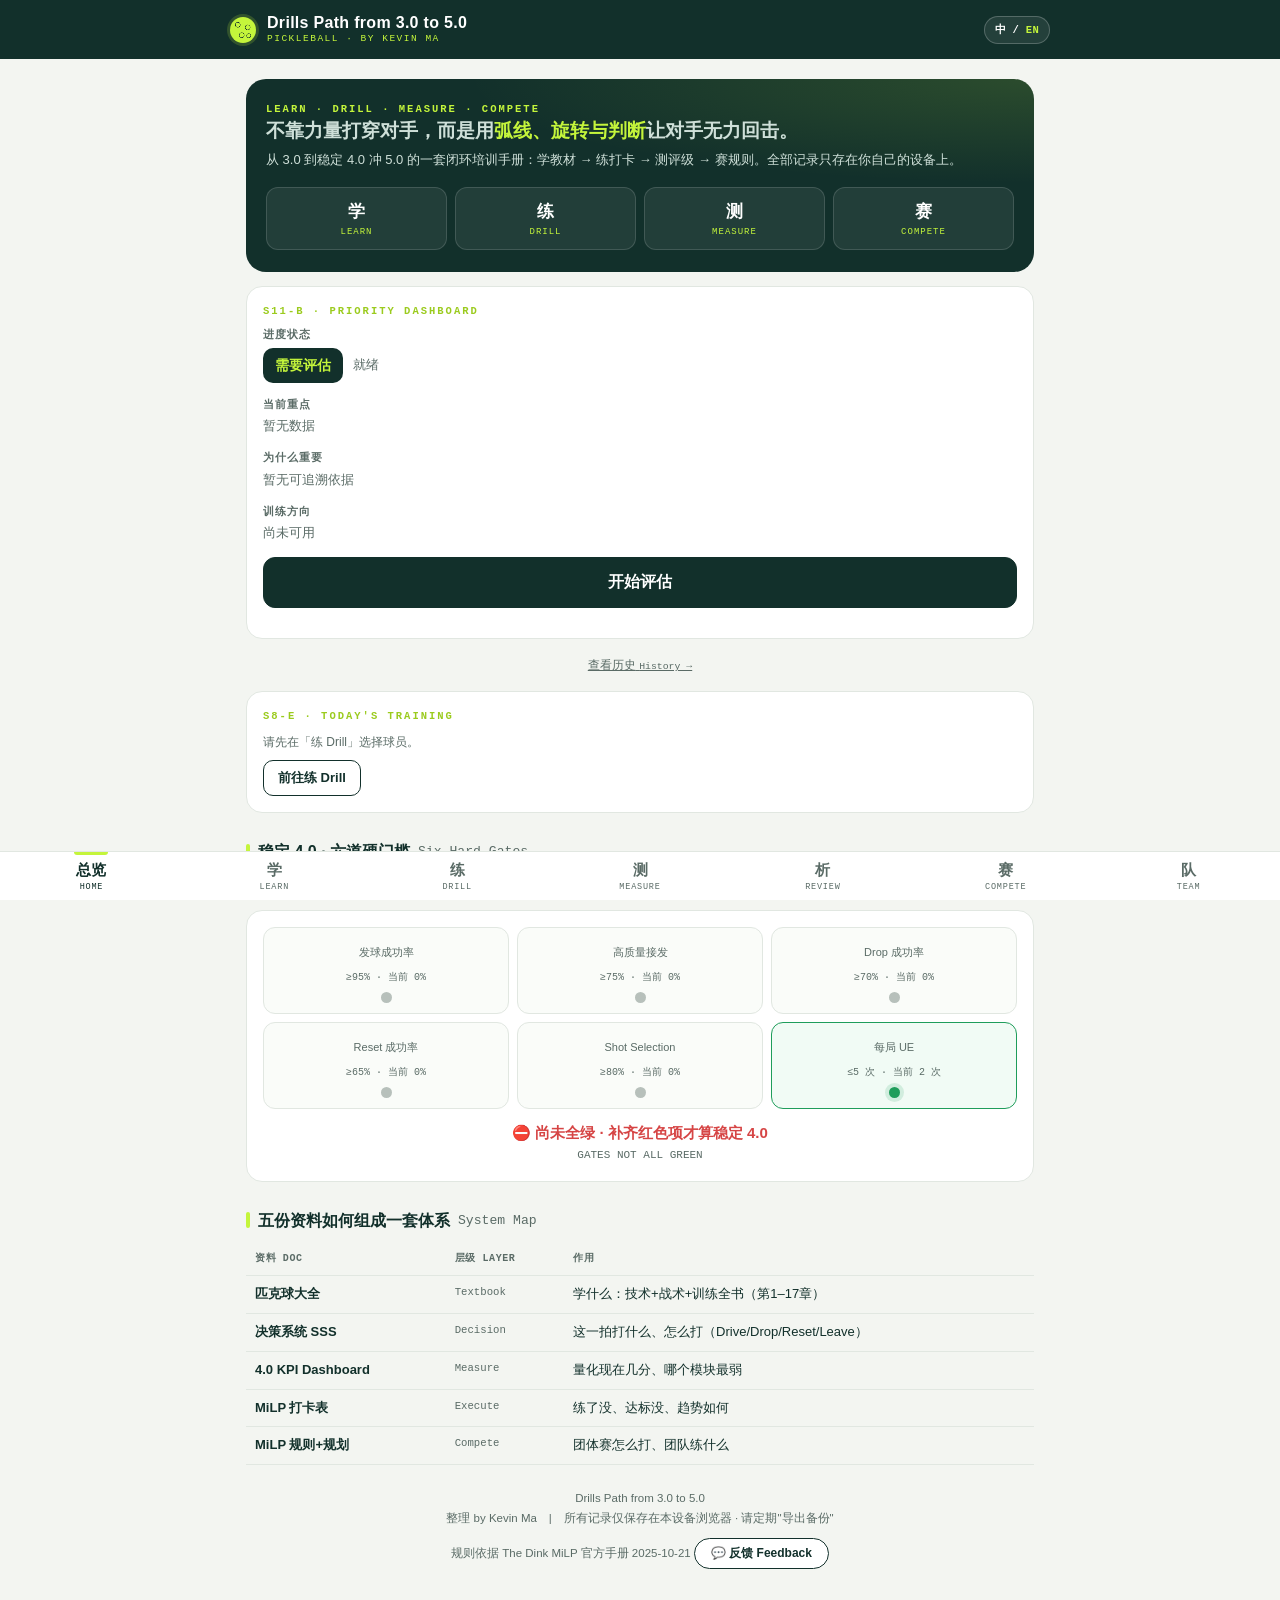
==== index.html @ aa507fb8 "S11-E: add history explainability recovery experience Closes S11-D in MASTER CONTROL V2 (GPT Indepen" ====
<!DOCTYPE html>
<html lang="zh-CN">
<head>
<meta charset="UTF-8">
<meta name="viewport" content="width=device-width, initial-scale=1.0, viewport-fit=cover">
<meta name="theme-color" content="#12302B">
<title>Drills Path from 3.0 to 5.0</title>
<link rel="manifest" href="./manifest.json">
<link rel="icon" type="image/png" sizes="192x192" href="./icon-192.png">
<link rel="apple-touch-icon" href="./apple-touch-icon.png">
<meta name="apple-mobile-web-app-capable" content="yes">
<meta name="mobile-web-app-capable" content="yes">
<meta name="apple-mobile-web-app-status-bar-style" content="black-translucent">
<meta name="apple-mobile-web-app-title" content="Drills Path">
<link rel="stylesheet" href="./css/app.css">
</head>
<body>

<header class="top">
  <div class="topbar">
    <div class="brand">
      <div class="ball"></div>
      <h1>Drills Path from 3.0 to 5.0<small>PICKLEBALL · BY KEVIN MA</small></h1>
    </div>
    <button class="lang-switch" id="lang-btn" onclick="toggleLang()">中 / <b>EN</b></button>
  </div>
</header>

<main class="wrap">

  <!-- ========== 总览 HOME ========== -->
  <section class="view active" id="v-home">
    <div class="hero">
      <div class="eyebrow" style="color:var(--lime)">Learn · Drill · Measure · Compete</div>
      <p class="lead" data-i18n-html="home.lead">不靠力量打穿对手，而是用<b>弧线、旋转与判断</b>让对手无力回击。</p>
      <p data-i18n="home.desc">从 3.0 到稳定 4.0 冲 5.0 的一套闭环培训手册：学教材 → 练打卡 → 测评级 → 赛规则。全部记录只存在你自己的设备上。</p>
      <div class="loop">
        <button onclick="go('learn')"><span class="cn">学</span><span class="en2">Learn</span></button>
        <button onclick="go('drill')"><span class="cn">练</span><span class="en2">Drill</span></button>
        <button onclick="go('measure')"><span class="cn">测</span><span class="en2">Measure</span></button>
        <button onclick="go('compete')"><span class="cn">赛</span><span class="en2">Compete</span></button>
      </div>
    </div>

    <!-- ===== S11-B · Home / Priority Dashboard ===== -->
    <div class="card home-app" id="home-priority-dashboard-root" style="margin:14px 0 18px">
      <div class="eyebrow" style="margin-bottom:8px">S11-B · Priority Dashboard</div>
      <div id="home-priority-dashboard-app"></div>
    </div>

    <!-- ===== S11-E · History — secondary navigation only, never the primary CTA ===== -->
    <div style="text-align:center;margin:-6px 0 14px">
      <a href="javascript:void(0)" onclick="go('history')" style="font-size:12px;color:var(--muted);text-decoration:underline">
        <span data-i18n="home.historyLink">查看历史</span> <span class="en">History →</span>
      </a>
    </div>

    <!-- ===== S8-E · Today's Training ===== -->
    <div class="card tr-app" id="training-today-root" style="margin:14px 0 18px">
      <div class="eyebrow" style="margin-bottom:8px">S8-E · Today's Training</div>
      <div id="training-today-app"></div>
    </div>

    <h3 class="blk" data-i18n-html="home.gatesH3">稳定 4.0 · 六道硬门槛 <span class="en">Six Hard Gates</span></h3>
    <p class="sec-sub" style="margin-top:-4px" data-i18n="home.gatesSub">全绿才算稳定 4.0 —— 不能靠单项特别强来抵消短板。数据来自「测」页，实时联动。</p>
    <div class="card">
      <div class="gates" id="home-gates"></div>
      <div class="verdict" id="home-verdict"></div>
    </div>

    <h3 class="blk" data-i18n-html="home.mapH3">五份资料如何组成一套体系 <span class="en">System Map</span></h3>
    <div style="overflow-x:auto">
    <table class="tbl">
      <thead><tr><th data-i18n="home.tblDoc">资料 Doc</th><th data-i18n="home.tblLayer">层级 Layer</th><th data-i18n="home.tblRole">作用</th></tr></thead>
      <tbody>
        <tr><td data-i18n="home.doc.textbook">匹克球大全</td><td class="en">Textbook</td><td data-i18n="home.role.textbook">学什么：技术+战术+训练全书（第1–17章）</td></tr>
        <tr><td data-i18n="home.doc.sss">决策系统 SSS</td><td class="en">Decision</td><td data-i18n="home.role.sss">这一拍打什么、怎么打（Drive/Drop/Reset/Leave）</td></tr>
        <tr><td>4.0 KPI Dashboard</td><td class="en">Measure</td><td data-i18n="home.role.kpi">量化现在几分、哪个模块最弱</td></tr>
        <tr><td data-i18n="home.doc.milpTrack">MiLP 打卡表</td><td class="en">Execute</td><td data-i18n="home.role.milpTrack">练了没、达标没、趋势如何</td></tr>
        <tr><td data-i18n="home.doc.milpRules">MiLP 规则+规划</td><td class="en">Compete</td><td data-i18n="home.role.milpRules">团体赛怎么打、团队练什么</td></tr>
      </tbody>
    </table>
    </div>
  </section>

  <!-- ========== 学 LEARN ========== -->
  <section class="view" id="v-learn">
    <div class="eyebrow">01 · Learn</div>
    <h2 class="sec" data-i18n="learn.h2">学 · 教材主干</h2>
    <p class="sec-sub" data-i18n-html="learn.sub">《匹克球大全》五段式教学：定义 → 技术分解 → 常见错误 → 实战 → 训练。<span class="en">Definition → Breakdown → Errors → Cases → Drills</span></p>

    <h3 class="blk">核心数据速查 <span class="en">Key Numbers</span></h3>
    <table class="tbl">
      <thead><tr><th>项目 Item</th><th>英制 Imperial</th><th>公制 Metric</th></tr></thead>
      <tbody>
        <tr><td>场地 Court</td><td class="num">44 × 20 ft</td><td class="num">13.41 × 6.10 m</td></tr>
        <tr><td>非截击区 NVZ</td><td class="num">7 ft</td><td class="num">2.13 m</td></tr>
        <tr><td>球网 中/边 Net</td><td class="num">34 / 36 in</td><td class="num">86.4 / 91.4 cm</td></tr>
        <tr><td>吊球顶点距网 Drop apex</td><td class="num">6–8 ft</td><td class="num">1.8–2.4 m</td></tr>
        <tr><td>过网容错 Clearance</td><td class="num">2–3 ft</td><td class="num">0.6–0.9 m</td></tr>
        <tr><td>Reset 训练距 Kitchen</td><td class="num">3 / 6 / 9 ft</td><td class="num">0.91 / 1.83 / 2.74 m</td></tr>
      </tbody>
    </table>
    <div class="callout">力量速查：第三拍抽球常规 <b>70%</b>（进阶 50–60%，被压 50–80%）· 半抽半吊约 <b>40%</b> · 发球旋转 80%上旋+20%侧旋 · 高过肩猛抽出界约 <b>99%</b> · 训练/实战黄金配比 60–70% / 30–40%。</div>

    <h3 class="blk">第一篇 基础知识 <span class="en">Fundamentals</span></h3>

    <details class="acc"><summary><span>第1章 概念与规则</span><span class="chev">▸</span></summary>
      <div class="body">
        <h4>核心规则 Key Rules</h4>
        <ul>
          <li><b>非截击区 NVZ / 厨房 Kitchen</b>：距网两侧各 7 ft（2.13 m）。站区内或触线不得凌空截击 (volley)，击球后惯性踩入也算违例；球落地弹起后可进厨房击球。这是全部网前战术的前提。</li>
          <li><b>双弹跳规则 Two-Bounce Rule</b>：发球后接发方必须让球落地一次再打（第二拍）；发球方也必须让回球落地再打（第三拍）；第四拍起才可截击。→ 强制发球方第三拍处于后场被动，<b>第三拍成为最重要的过渡技术</b>。</li>
          <li><b>凌空截击 Volley</b>：球落地前空中击球，只能在厨房线以外完成。</li>
        </ul>
        <h4>2026 规则要点 Updates</h4>
        <ul>
          <li>界外呼叫 (line call) 须在对手触下一拍前完成，延迟即违例；搭档一人喊 In 一人喊 Out → 默认<b>界内</b>；禁止向观众求助。</li>
          <li>发球"明显"三原则：明显向上弧线、拍头明显低于手腕、击球点明显低于腰。抛球手不得加旋；拍面摩擦制造旋转合法。</li>
          <li>口袋备用球露出或掉落 → 直接丢分。</li>
        </ul>
        <h4>计分 Scoring</h4>
        <p>双打 11 分制、赢 2 分、仅发球方得分；报分格式"本方分–对方分–发球序号"（如 0-0-2）。级别 2.0–5.0+，每 0.5 一档。目标路径：2.5–3.0 → 3.5 → 稳定 4.0。</p>
      </div>
    </details>

    <details class="acc"><summary><span>第2章 握拍与准备姿势</span><span class="chev">▸</span></summary>
      <div class="body">
        <h4>握拍 Grip</h4>
        <p>大陆式握拍 (Continental Grip)：虎口对准拍柄第 2 棱面（如握锤子），正反手无需换握，是网前攻防与发球通用握法。</p>
        <p><b>握拍力度 1–10 分</b>：重置/丁克 <b>3–4 分</b>（软手 soft hands）；封堵/反击 <b>6–7 分</b>；扣杀短暂 <b>8+</b>。"死亡之握 (Death Grip)"全程 9–10 分是重置失败头号原因。</p>
        <h4>准备姿势 Ready Position</h4>
        <ul>
          <li>双脚同肩宽、屈膝、前倾（非弯腰），重心置前脚掌、脚跟踏虚</li>
          <li>拍举胸前肚脐至胸口、10–11 点方向、手肘微曲</li>
          <li>拍面<b>微向反手侧倾 (backhand bias)</b>——反手护体面积大、反应更快</li>
          <li>非持拍手前伸辅助平衡</li>
        </ul>
        <div class="callout">实战：对手加速打你右胸"鸡翅膀 (Chicken Wing)"位。反手偏置预置 → 小幅刺拳式 (jab) 格挡即可化解并反压对方脚下。<b>准备姿势直接决定攻防结果。</b></div>
      </div>
    </details>

    <h3 class="blk">第二篇 身体基础 <span class="en">Athletic Foundation</span></h3>

    <details class="acc"><summary><span>第3章 姿态 · 重心 · 呼吸</span><span class="chev">▸</span></summary>
      <div class="body">
        <h4>两大原理 Principles</h4>
        <p><b>重心控制</b>：屈膝前倾主动降低质心。第一原则——始终更贴近地面，降重心能提升几乎所有击球的稳定性。</p>
        <p><b>发力链 Kinetic Chain</b>：地面反力 → 小腿 → 大腿 → 髋部 → 上半身旋转 → 手臂 → 拍。手臂只是末端；"纯手臂发力"都是发力链断裂。</p>
        <h4>技术分解 Technique</h4>
        <ul>
          <li>屈膝前倾（胸口挺直、非弯腰驼背）；前脚掌承重</li>
          <li>髋部主导：髋先转、肩随、臂随、拍最后到（类比冲击钻：动力来自机器，手腕只控方向）</li>
          <li>呼吸：<b>击球瞬间呼气 (exhale at impact)</b>，防憋气僵硬、延缓疲劳</li>
        </ul>
        <div class="callout">丁克相持第 10 拍后，业余常见输法不是失误而是"体态失守"——重心升高、握拍变紧、呼吸停滞。<b>耐力比拼的本质是姿态维持能力。</b></div>
        <p class="en" style="margin-top:8px">训练：靠墙静蹲+持拍 45–60 秒×4 组；呼吸配合影子挥拍 50 次。</p>
      </div>
    </details>

    <details class="acc"><summary><span>第4章 步法体系</span><span class="chev">▸</span></summary>
      <div class="body">
        <h4>分腿垫步 Split Step</h4>
        <p>预判对手击球瞬间微跳再落地，双脚同肩宽、前脚掌触地、膝微屈，锁死惯性、重置运动状态。<b>节奏点必须落在对手拍击球的瞬间。</b></p>
        <h4>三种移动 Movement</h4>
        <ul>
          <li><b>滑步 Shuffle</b>：一脚推另一脚平移、不交叉，身体正对网。最常用最稳，用于左右调整与厨房线横移。</li>
          <li><b>伸展 Extension</b>：外侧脚向外快速跨一步覆盖外角，重心不外移（类比"伸手够远处，不移重心"）。</li>
          <li><b>转体 Pivot</b>：以一脚为轴旋转，覆盖最大范围（类比旋转臂吊车：不移底盘却覆盖更大）。</li>
        </ul>
        <h4>常见错误 Errors</h4>
        <ul>
          <li>内侧脚先动 → 口令：<b>先垫步，外侧脚启动，再滑步</b></li>
          <li>网前用交叉步导致肩转开 → 用滑步替代</li>
          <li>击球后原地观望 → 建立"击球即回中 (return to center)"</li>
        </ul>
      </div>
    </details>

    <h3 class="blk">第三篇 技术 <span class="en">Stroke Techniques</span></h3>

    <details class="acc"><summary><span>第5章 发球 The Serve</span><span class="chev">▸</span></summary>
      <div class="body">
        <h4>铁律 Rule</h4>
        <p><b>深和稳 (Deep & Consistent)</b>——首要价值不是直接得分，而是把对手压在底线、为第三拍争取空间。</p>
        <h4>六步流程 Six Steps</h4>
        <ul>
          <li>站位：底线后 1–3 ft（0.3–0.9 m）错步站位，留检修通道</li>
          <li>报分后<b>停顿 1 秒</b>，从语言通道切到动作通道，绝不边报分边挥拍</li>
          <li>抬头半秒扫描对手站位/反手/中路缝隙，扫完即忘掉对手专注动作</li>
          <li>慢后摆、重心压后脚 → 发力链击球、瞬间呼气、身前触球</li>
          <li>随挥进场，但不急于深入（第三拍不稳时可退半步接球）</li>
        </ul>
        <h4>参数 Parameters</h4>
        <p>落点后 1/3 深区压反手；过网容错 2–3 ft（0.6–0.9 m）；旋转 80% 上旋 + 20% 侧旋；站位后退 1–3 ft（0.3–0.9 m）。变化武器：切削发球 (Slice Serve) 瞄反手，引拍与常规一致以隐藏。</p>
        <div class="callout">量化标准 <span class="en">KPI</span>：连续 20 球落入后 1/3 深区 ≥ 16 球（80%）方可进阶。关键分打胜率球，不打英雄球。</div>
      </div>
    </details>

    <details class="acc"><summary><span>第6章 接发球 Return</span><span class="chev">▸</span></summary>
      <div class="body">
        <h4>铁律 Rule</h4>
        <p><b>深、斜、压反手 (Deep, Cross-court, to Backhand)</b>。首要目标不是得分，而是为自己争取冲到厨房线的时间——回球越深，对手离网越远。</p>
        <h4>技术分解 Technique</h4>
        <ul>
          <li>深站位（必要时背靠围栏），击球时自带向前动量 (forward momentum)</li>
          <li>前冲击球（Ben Johns 范式）：击球瞬间重心已前移，借惯性直冲厨房线；引拍极小</li>
          <li>步法：左区直接前冲；右区用交叉步 (crossover step) 配合上网</li>
          <li>上网速度不够时果断打高弧线，用滞空换到位时间——回球不必像火箭</li>
        </ul>
        <div class="callout">首选落点<b>深区中路 (deep middle)</b>：网最低、容错最高、限制对手角度。量化 <span class="en">KPI</span>：8/10 做到"回深 + 人到厨房线"双达标。</div>
      </div>
    </details>

    <details class="acc"><summary><span>第7章 丁克 The Dink</span><span class="chev">▸</span></summary>
      <div class="body">
        <h4>定义 Definition</h4>
        <p>从厨房线附近轻击、落入对方厨房、令对方无法凌空进攻的软球。<b>制造对手失误的第一手段</b>，是网前从"力量"转向"触感 (touch) 与判断 (perception)"的较量。</p>
        <h4>技术分解 Technique</h4>
        <ul>
          <li>先移动到球后方，绝不伸手硬捞</li>
          <li>锁腕推送：肩与前臂整体"推"，拍面朝哪球去哪</li>
          <li>拍面降至球下方向上刷 (brush up) 产生上旋，过网后快速下坠</li>
        </ul>
        <h4>提拉 vs 推送 Lift vs Push</h4>
        <ul>
          <li><b>提拉丁克 = 防守</b>：处理脚边快球，靠膝髋上提轻托，弧线高、恢复中性</li>
          <li><b>推送丁克 = 进攻</b>：球在腰胸高度，锁腕小幅线性推 2–6 in（5–15 cm），压迫对方移动/抬拍/冒高</li>
        </ul>
        <h4>战术 Tactics</h4>
        <p>锁定弱点连续攻（通常反手）；瞄对手后脚/脚边施压区；多打斜线（距离长、网中路低、容错高）；跷跷板效应——对手拍高你拍低、对手拍低你拍高。</p>
        <div class="callout warn">常见错误：手腕抖动"点球"、伸手够球、无脑变线、弧线顶点过网太远被截击。训练：对墙锁腕丁克顶点 1.5–2 ft（0.45–0.6 m）连续 50 球。</div>
      </div>
    </details>

    <details class="acc"><summary><span>第8章 第三拍吊球 Third Shot Drop <span class="tag">最重要的一拍</span></span><span class="chev">▸</span></summary>
      <div class="body">
        <h4>定义 Definition</h4>
        <p>发球方第三拍的过渡软球，落入对方厨房、令其无法凌空进攻，帮助发球方安全推进到厨房线。因双弹跳规则强制第三拍后场被动，被公认为最重要的一拍。</p>
        <h4>核心原理：弧线顶点控制 Apex Control</h4>
        <p>球的最高点必须出现在<b>自己一侧</b>、距网约 6–8 ft（1.8–2.4 m）处。这样越网时已进入下坠段，"像瀑布一样过网即坠"，对方无法截击。把顶点打在网上方或对方半场是最常见错误。</p>
        <h4>抽吊决策树 Drop vs Drive</h4>
        <ul>
          <li>对手还在过渡区移动 → <b>抽球 Drive</b>，打向移动中的人</li>
          <li>两人均在厨房线站稳 → <b>吊球 Drop</b>，或战术性抽球为第五拍铺垫</li>
          <li>对方回球浅、你前冲低位 → <b>吊球</b>（强行抽易出界）</li>
          <li>对方回球极深压底线 → <b>50–80% 力量低平抽球</b></li>
        </ul>
        <div class="callout">量化标准 <span class="en">KPI</span>：10 球有 8 球（80%）落入对方厨房且弹跳不过膝 = 4.0 水准的第三拍稳定性。吊完球落对方厨房即"冲冲冲"上网；好球冲、坏球停。</div>
      </div>
    </details>

    <details class="acc"><summary><span>第9章 抽球 The Drive</span><span class="chev">▸</span></summary>
      <div class="body">
        <h4>定义 Definition</h4>
        <p>低平快速的进攻性击球，迫使对手回球质量下降。进阶认知：<b>抽球的真实目的通常不是直接得分，而是为第五拍吊球创造条件。</b></p>
        <h4>技术分解 Technique</h4>
        <ul>
          <li>发力链：力量源于地面、双腿、髋部转动，非单纯挥臂</li>
          <li>在球下方击球制造上旋——上旋是"大力不出界"的保险</li>
          <li>与球保持距离，避免"霸王龙手臂 (T-Rex Arms)"，保证髋部完全转动</li>
          <li>想象击打"球的外侧"，自然产生更稳更强上旋</li>
        </ul>
        <h4>落点学 Targets</h4>
        <p>力量：常规 <b>70%</b>（进阶 50–60%，被压 50–80%）。首选<b>低位正手 (low forehand)</b>；次选肩膀；优先打中路上行的对手；球低于网高时拍头向下 (tip-down)。变式：半抽半吊 (Drip) 约 40% 力量打脚下。</p>
        <div class="callout">经典"抽–吊组合"：第三拍 60% 上旋压低位正手 → 逼出短球 → 第五拍从容吊入厨房、随球上网。两拍没有一拍试图直接得分，但天平已倾斜。</div>
      </div>
    </details>

    <details class="acc"><summary><span>第10章 截击与快手对决 Volley & Hands Battle</span><span class="chev">▸</span></summary>
      <div class="body">
        <h4>定义 Definition</h4>
        <p>截击 (Volley) 是球落地前的凌空击球——统计上是终结回合最常见方式（第一得分手段）。快手对决 (Hands Battle) 是网前近距连续快攻。</p>
        <h4>快手对决要点 Hands Battle</h4>
        <ul>
          <li><b>反手优先</b>：拍面微向反手侧倾、拍靠肚脐——反手护体面积大、出手快</li>
          <li>攻对手<b>脚下</b>或<b>持拍肩/右胸（鸡翅膀）</b>；<b>绝不盲目向斜线对角加速</b></li>
          <li>如刺拳 (jab) 短促紧凑、无拉拍、击球后立即复位、拍头始终追踪球</li>
          <li>借力打力：拍面微开水平推击 (push out)，绝不向下压（下压=下网）</li>
          <li>落下风不硬拼 → 卸力重置</li>
        </ul>
        <div class="callout warn">Let It Go：高过肩猛抽约 <b>99% 出界</b>。抑制"打所有球"的本能、闪身放球出界，往往比打好球更直接得分。</div>
      </div>
    </details>

    <details class="acc"><summary><span>第11章 重置 The Reset <span class="tag">4.0 分水岭</span></span><span class="chev">▸</span></summary>
      <div class="body">
        <h4>定义 Definition</h4>
        <p>把对方快球<b>卸力 (absorb pace)</b> 后柔和送回对方厨房、中止攻势、拉回中性节奏。心法：遇险必重置 (Always Reset Out of Trouble)——被动时唯一 100% 可靠的解围方式。</p>
        <h4>技术要点 Technique</h4>
        <ul>
          <li>松握 <b>2–4/10</b>，像棒球捕手用拍面吸收冲击——"像接鸡蛋，不是打苍蝇"</li>
          <li>低重心 + 反手偏置，追身球用双手格挡</li>
          <li>微小上提把半高球送入对方厨房；优先斜线（空间大、网中路最低）</li>
          <li>过渡区严禁边冲边打：对手触球瞬间完成分腿垫步、完全静止</li>
        </ul>
        <div class="callout">量化标准 <span class="en">KPI</span>：过渡区受压 10 次 ≥ 7 次合格化解且不可攻（≥70%）。<b>从 3.75 到稳定 4.0，最该提高的往往不是 Drive，而是过渡区 Reset。</b></div>
      </div>
    </details>

    <details class="acc"><summary><span>第12章 冒高 · 高压 · 挑高 Pop-up / Overhead / Lob</span><span class="chev">▸</span></summary>
      <div class="body">
        <h4>冒高球三分法 By Height</h4>
        <ul>
          <li><b>过顶高球 Overhead</b>：非持拍手指球定位，<b>手肘完全伸直</b>击球，甩腕下压如甩鞭，随挥横穿身体</li>
          <li><b>胸至头高度</b>：当高点正/反手向下击打，重落点轻力量（脚下/大斜线），此高度难直接制胜</li>
          <li><b>网带高度</b>：最难。绝不硬砸（下网）也不发死力（出界）；从下向上轻刷强上旋 (Roll Volley)，目标是<b>逼对方再次冒高</b></li>
        </ul>
        <h4>挑高球 The Lob</h4>
        <ul>
          <li>进攻性挑高：仅对手毫无防备时，动作伪装成丁克，<b>必须瞄反手位</b>，绝不喂正手</li>
          <li>防守性挑高：被压制时打深远挑高逼对手退回底线，本质是一种重置</li>
          <li>防挑高分工：搭档被越顶时，<b>对角线队友</b>后撤接球，被越者横移补位</li>
        </ul>
        <p class="en" style="margin-top:8px">训练：高压防守对练；高远球救球；Cliff Shot（对方放短→退一步让球弹跳、中等上旋回击）。</p>
      </div>
    </details>

    <h3 class="blk">决策系统 SSS · 教练大脑 <span class="en">Shot Selection System</span></h3>
    <p class="sec-sub" style="margin-top:-4px">回答"这一拍该打什么、怎么打"。稳定 4.0 的区别不是每种球都漂亮，而是<b>功能匹配正确</b>。</p>

    <details class="acc"><summary><span>四种球核心逻辑 + 能力优先级 <span class="tag">总纲</span></span><span class="chev">▸</span></summary>
      <div class="body">
        <table class="tbl"><thead><tr><th>技术 Shot</th><th>核心目标</th><th>功能</th></tr></thead><tbody>
          <tr><td>Drive 抽球</td><td>用速度/旋转压迫</td><td>施压 Pressure</td></tr>
          <tr><td>Drop 下坠</td><td>让球落对方厨房</td><td>进入 Enter</td></tr>
          <tr><td>Reset 重置</td><td>被动变中性</td><td>解压 Absorb</td></tr>
          <tr><td>Leave 不打</td><td>判断出界让球</td><td>判断 Judgment</td></tr>
        </tbody></table>
        <h4>稳定 4.0 能力优先级 Priority</h4>
        <ul>
          <li><b>1 · 过渡区 Reset</b>——最可能决定能否稳定上 4.0</li>
          <li>2 · 第三拍 Drop——稳定进入 Kitchen</li>
          <li>3 · Leave 判断——直接减少不必要失分</li>
          <li>4 · Drive 后第五拍处理　5 · Kitchen Counter　6 · Dink 耐心与方向</li>
        </ul>
        <div class="callout warn">最关键的一句：<b>该快时快、该软时软、该停时停、该不打时坚决不打。</b></div>
      </div>
    </details>

    <details class="acc"><summary><span>Drive 抽球 · 施压 Pressure</span><span class="chev">▸</span></summary>
      <div class="body">
        <p>用一拍高质量速度球迫使对手给出更易处理的下一拍——<b>不是每拍追求制胜分 (Winner)</b>。</p>
        <h4>技术 Technique</h4>
        <ul>
          <li>紧凑引拍、重心略前、击球点身前</li>
          <li>低到高挥拍、拍面略关闭、用身体旋转</li>
          <li>发力常规 70–80%，明显高球 85–90%，避免连续 100%——<b>4.0 的 Drive 是最大可控力量，不是最大力量</b></li>
        </ul>
        <h4>最佳落点优先序 Targets</h4>
        <p>① 中路 → ② 反手侧 → ③ 移动中的球员 → ④ 脚下 → ⑤ 有明确空档才打边线。<b>为什么优先中路</b>：两人易犹豫、出界角度小、对手难反击、你更好处理下一拍。</p>
        <div class="callout warn">最危险的网球习惯：低球仍想从底线用上旋强行拉过网——匹克球难有网球那种下坠，易下网/出界/被反挡。对付对手 Drive：先判出界 → 短动作挡 → 吸收力量 → 压低到脚下 → 明显高才 Counter。</div>
      </div>
    </details>

    <details class="acc"><summary><span>Drop 下坠 · 进入 Enter</span><span class="chev">▸</span></summary>
      <div class="body">
        <p>核心功能：取得向前移动到非截击线的时间——<b>Drop 不是终结球，而是"移动许可球"</b>。</p>
        <h4>真正评价标准 Real Metrics</h4>
        <ul>
          <li><b>高度</b>：对方击球点尽量低于网高</li>
          <li><b>深度</b>：落在对方非截击区内</li>
          <li><b>时间</b>：允许你和搭档向前移动</li>
        </ul>
        <p class="en" style="color:var(--muted)">落 Kitchen 但弹得很高，也不算高质量 Drop。</p>
        <h4>技术与类型 Technique</h4>
        <p>握压 3–4/10；肩带动、拍面略开、身前向前上方托送、不突然减速。底线 Drop 容错弧线约高于网 2–4 ft（0.61–1.22 m）。<b>交叉线 Drop 更安全</b>（飞行更长、过网更低、容错更大），应重点发展；Roll Drop 带轻上旋但须避免变成"慢速 Drive"。</p>
        <div class="callout">适合：对方两人站稳 Kitchen、来球低、想降速/保存体力（对 60+ 尤其重要）。不强行：来球很深顶身、正在后退、球明显高可主动 Drive、对手尚未到 Kitchen（此时打脚下 Drive 常更有效）。</div>
      </div>
    </details>

    <details class="acc"><summary><span>Reset 重置 · 解压 Absorb <span class="tag">4.0 关键</span></span><span class="chev">▸</span></summary>
      <div class="body">
        <p>压力下用柔和控球把球打入对方 Kitchen，使高速进攻回到中性。</p>
        <h4>Drop vs Reset</h4>
        <table class="tbl"><thead><tr><th>Drop</th><th>Reset</th></tr></thead><tbody>
          <tr><td>主动组织</td><td>被动解围</td></tr>
          <tr><td>常见底线</td><td>常见过渡区</td></tr>
          <tr><td>目的向前推进</td><td>目的消除压力</td></tr>
        </tbody></table>
        <p><b>一句话：Drop 是主动进入，Reset 是被动脱困。</b></p>
        <h4>技术 Technique</h4>
        <ul>
          <li>降重心、屈腿、拍在身前，不站直、不边冲边挥</li>
          <li>握压 2–3/10，比普通截击更松</li>
          <li>短动作、拍面略开、吸收来球、接触时轻微后撤缓冲、让球"掉下去"——<b>像接鸡蛋，不是打苍蝇</b></li>
        </ul>
        <p>三个位置：脚下 Reset（最难，4.0 必备）· 空中 Reset（Volley Reset）· 半截击 Reset（Half-volley，最难之一）。</p>
        <div class="callout">Reset 后移动 <b>Split–Hit–Move–Stop</b>：对手击球时垫步 → 稳定 → 打 Reset → 判断球质量 → 球低时前进一小段 → 对手再击球前停住。常第一次进一步、第二次再进一步、第三次才到 Kitchen。</div>
      </div>
    </details>

    <details class="acc"><summary><span>Leave 不打 · 判断 Judgment</span><span class="chev">▸</span></summary>
      <div class="body">
        <p>判断对方击球将出界，主动让球通过而不伸拍。<b>Leave 不是消极，是高级防守</b>——让对手为过大的击球承担后果。</p>
        <h4>判断线索 Cues</h4>
        <ul>
          <li><b>击球点</b>：对手在网高以下击球却高速向你身体打来，球须向上飞 → 很可能出界</li>
          <li><b>拍面</b>：明显打开、挥拍向上、球速大、无明显上旋 → Leave 概率增加</li>
          <li><b>初始轨迹</b>：离拍后快速冲向胸口/肩膀/头部 → 通常不应立即伸拍</li>
        </ul>
        <div class="callout warn">口令：<b>Chest or higher, consider Leave</b> —— 球到胸口或更高先考虑让球（但强上旋可能快速下坠，非绝对）。</div>
        <h4>动作 Method</h4>
        <p>拍迅速收回胸前 → 身体侧开或下蹲 → 眼睛跟球到落地 → 大声喊 "Out / Leave" → <b>不要先喊出界再判断</b>。双打统一口令 Bounce / Leave / Out，"Bounce"最安全（让球先落地判断）。</p>
      </div>
    </details>

    <details class="acc"><summary><span>击球决策卡 + 比赛 6 条规则 <span class="tag">场边速查</span></span><span class="chev">▸</span></summary>
      <div class="body">
        <h4>按位置速查 Decision by Position</h4>
        <p><b>你在底线</b>：来球高/短身体稳 → Drive；来球低/深对手已站网前 → Drop；来球压身站位不稳 → 保证回球，必要时防守性 Drop。</p>
        <p><b>你在过渡区</b>：球高于网、平衡 → Counter/攻击；球低/快/打脚下 → Reset（再分段前进）；球朝胸肩以上高速飞来 → 考虑 Leave。</p>
        <p><b>你在 Kitchen 线</b>：球低于网 → Dink/Reset；球在网高附近 → Roll/控制 Counter；球明显高于网 → Attack；球从低点高速冲胸肩 → Leave。</p>
        <h4>比赛执行 6 条规则 In-Game Rules</h4>
        <ul>
          <li>① 低球不强抽</li>
          <li>② 第三拍 Drive 后，优先准备第五拍 Drop</li>
          <li>③ 过渡区被压迫时，先 Reset，不硬拼</li>
          <li>④ 对方从低于网带高速攻击，先判断 Leave</li>
          <li>⑤ 球没有高于网，不主动加速</li>
          <li>⑥ 每次对方击球前，必须停止移动并做 Split Step</li>
        </ul>
        <div class="callout warn">下一阶段比赛不要同时改太多，<b>只执行这六条</b>。</div>
      </div>
    </details>

    <details class="acc"><summary><span>SSS 三项专项训练（→ 打卡表联动）</span><span class="chev">▸</span></summary>
      <div class="body">
        <p>这三项正是「练」页打卡表里的<b>技术专项 drill</b>，可逐场记录、自动判定达标。</p>
        <h4>训练一 · Drive + 第五拍 Drop（45–60 min）</h4>
        <p>每 20 球：Drive 入界 ≥ 17；第五拍 Drop 合格 ≥ 12；不连续三拍盲目 Drive。</p>
        <h4>训练二 · 过渡区 Reset（45 min）</h4>
        <p>距 Kitchen 线 3 / 6 / 9 ft（0.91 / 1.83 / 2.74 m）各 20 球，共 60 球：进 Kitchen ≥ 40；高球 ≤ 10；下网 ≤ 10。</p>
        <h4>训练三 · Leave 判断（50 球）</h4>
        <p>总判断正确率 ≥ 80%（逐步 → 90%）。评级门槛 85%（见「测」页）。</p>
      </div>
    </details>

    <h3 class="blk">第四篇 战术 <span class="en">Tactics & Doubles</span></h3>

    <details class="acc"><summary><span>第13章 逐拍战术流程与全局心法</span><span class="chev">▸</span></summary>
      <div class="body">
        <h4>三段式获胜逻辑 Win Logic</h4>
        <ul>
          <li><b>耐心 Patience</b>：稳健丁克/截击丁克铺垫，遇险必重置，不打英雄球</li>
          <li><b>施压 Pressure</b>：上旋抽球 + 针对弱点（反手、脚下、鸡翅膀、低位正手）迫使回球质量下降</li>
          <li><b>终结 Finish</b>：对手冒高后按"过顶/胸头/网带"三分法选正确终结技术</li>
        </ul>
        <div class="callout">总纲：<b>不靠力量打穿对手，用弧线、旋转、落点让对手无力回击</b>——多打上旋，多瞄脚下，打胜率球。</div>
        <h4>一分球标准流程 One-Point Flow</h4>
        <p>发球（深稳压反手）→ 对方深回球 → 第三拍按决策树选抽/吊 → 吊落厨房即冲网 / 抽逼短球后第五拍吊 → 过渡区静止重置顶住反扑 → 到厨房线进丁克相持 → 锁定弱点施压 → 对手冒高 → 三分法终结。</p>
        <h4>关键分管理 Score Management</h4>
        <ul>
          <li>随时读比分：关键分只打胜率球</li>
          <li>对手连得 3 分以上即叫暂停，切断气势</li>
          <li>比分焦灼三戒：不打英雄球、少送分、守纪律</li>
          <li>失误后允许 5 秒宣泄，但<b>绝不说"我很烂"</b>，立即重置到下一球</li>
        </ul>
      </div>
    </details>

    <details class="acc"><summary><span>第14章 双打配合与沟通</span><span class="chev">▸</span></summary>
      <div class="body">
        <h4>站位与移动 Positioning</h4>
        <ul>
          <li><b>绳索原则 Rope Rule</b>：想象两人连着绳子，整体同进同退，球飞向哪整体横移向哪</li>
          <li><b>保护中路 Protect the Middle</b>：向中路靠拢到"伸手能碰到对方拍"；对手打直线穿越仅 5–10%，打中路/斜线高达 80%——宁放空边线死守中路</li>
          <li>厨房线纪律：被提速回击时后退一步留反应空间；优势回合站住网前不退</li>
          <li><b>叠阵 Stacking</b>：正手强者固定站左侧，用正手掌控中路</li>
        </ul>
        <h4>沟通体系 Communication</h4>
        <ul>
          <li>回合前沟通：每分开始前说清叠位、落点、目标、谁抢中线、如何处理挑高</li>
          <li><b>言语领袖</b>：赛前定一人（通常主攻手）担任第三拍指挥，坚定喊"Mine!"，杜绝两人同喊"我的"</li>
          <li>中路归属新标准：不是"谁方便谁接"，而是<b>谁能打出更高质量第三拍谁接</b></li>
        </ul>
        <h4>越界护航与心理施压 Poach & Shield</h4>
        <ul>
          <li>高质量第三拍后果断向中路/网前压上（越界施压）</li>
          <li>护航弱侧：对手深压弱侧时强侧主动接高难度球掩护过渡</li>
          <li>假动作抢网：斜线对拉时不断假装抢网晃动，即使不击球也逼出失误</li>
          <li>局间无差别针对：谁弱打谁，必要时调换左右站位</li>
        </ul>
        <div class="callout"><b>双打的上限由配合体系决定，而非个人技术之和。</b></div>
      </div>
    </details>

    <h3 class="blk">第五篇 训练 <span class="en">Training System</span></h3>

    <details class="acc"><summary><span>第15章 训练库 Drills Library</span><span class="chev">▸</span></summary>
      <div class="body">
        <h4>总纲 Principles</h4>
        <p>黄金配比约 <b>60–70% 专项训练 + 30–40% 实战</b>；先学攻击、放大强项；重复出本能——把稳定性从 50% 提到 80%。</p>
        <h4>基础级 B1–B6（2.5–3.0）</h4>
        <table class="tbl"><tbody>
          <tr><td>B1</td><td>靠墙静蹲持拍 45–60 秒×4 组</td></tr>
          <tr><td>B2</td><td>对墙锁腕丁克，顶点 1.5–2 ft（0.45–0.6 m），连续 30 球</td></tr>
          <tr><td>B3</td><td>垫步节奏：对手触球瞬间完成分腿垫步，每组 20 球</td></tr>
          <tr><td>B4</td><td>目标物发球：20 球 ≥ 12（60%）入后 1/3 深区</td></tr>
          <tr><td>B5</td><td>接发上网："回深+人到厨房线"双达标，10 球 ≥ 6</td></tr>
          <tr><td>B6</td><td>丁克热身 5 分钟+，练滑步/凌空/旋转</td></tr>
        </tbody></table>
        <h4>进阶级 I1–I8（3.5）</h4>
        <table class="tbl"><tbody>
          <tr><td>I1</td><td>丁克耐心：10 分制拉力，严禁抢攻，失误换位</td></tr>
          <tr><td>I2</td><td>三球进网（底线版）：连打 3 个合格吊球方可上网</td></tr>
          <tr><td>I3</td><td>三球进网（过渡区版）：受压顶住 3 次合格重置方可上网</td></tr>
          <tr><td>I4</td><td>抽吊组合：第三拍抽+第五拍吊连续 ×10 轮</td></tr>
          <tr><td>I5</td><td>重置三球循环：正手凌空→落地→追身双手格挡</td></tr>
          <tr><td>I6</td><td>截击控球：60–75% 强度对截，拍保持肩前</td></tr>
          <tr><td>I7</td><td>中线吊球互打："过网就坠"，15 分钟</td></tr>
          <tr><td>I8</td><td>压力吊球：喂球者站厨房线内一步截击回压</td></tr>
        </tbody></table>
        <h4>高阶级 A1–A10（4.0 冲刺）</h4>
        <table class="tbl"><tbody>
          <tr><td>A1</td><td>综合反应流：加速→格挡→反击→放出界→挑高重置连续切换</td></tr>
          <tr><td>A2</td><td>发起者进攻游戏：发起者只抢攻、反击者只防反，互换</td></tr>
          <tr><td>A3</td><td>交叉击球提速：斜线对拉一方冒高，另一方立即提速打完这分</td></tr>
          <tr><td>A4</td><td>蝎子式紧凑击球：臀后突、无后摆短促触球，纠正大引拍</td></tr>
          <tr><td>A5</td><td>封堵长短轮练：短封堵（留厨房）与长封堵（推底线）交替</td></tr>
          <tr><td>A6</td><td>Cliff Shot：对方放短退一步让球弹跳、中等上旋回击</td></tr>
          <tr><td>A7</td><td>混合序列：正手短→高球蝎子→抽球短封→抽球长封→反手移动→高球终结</td></tr>
          <tr><td>A8</td><td>高压攻防：挑高 vs 扣杀对练，决策后坚持到底</td></tr>
          <tr><td>A9</td><td>窄场单打：交叉半场实战，控制中路空档</td></tr>
          <tr><td>A10</td><td>发球对抗：发球者全力施压，接球者练短促截击反击与补位</td></tr>
        </tbody></table>
      </div>
    </details>

    <details class="acc"><summary><span>第16章 等级能力标准 Skill Standards</span><span class="chev">▸</span></summary>
      <div class="body">
        <h4>稳定 4.0 目标画像 · 技术指标 Technical</h4>
        <ul>
          <li>发球：20 球 ≥ 16（80%）入后 1/3 深区，具备至少一种旋转变化</li>
          <li>接发：8/10 做到"回深+人到厨房线"双达标</li>
          <li>第三拍吊球：10 球 ≥ 8（80%）落对方厨房且弹跳不过膝；能按决策树选抽/吊</li>
          <li>丁克：连续 15+ 拍带意图，掌握提拉/推送转换与跷跷板预判</li>
          <li>重置：过渡区受压 10 次 ≥ 7 次合格化解</li>
          <li>网前：反手偏置、拍头追踪、"落下风即重置"纪律；能识别放掉出界球</li>
        </ul>
        <h4>战术 + 体能心理 Tactical & Mental</h4>
        <ul>
          <li>全程执行"耐心–施压–终结"，不打英雄球</li>
          <li>双打具备绳索移动、中路保护、回合前沟通、言语领袖机制；会读比分用暂停</li>
          <li>长回合保持低重心与呼吸节奏；失误后 5 秒内完成情绪重置</li>
        </ul>
        <div class="callout">这六项技术指标正对应「测」页的<b>六道硬门槛</b>——全绿才算稳定 4.0。</div>
      </div>
    </details>

    <details class="acc"><summary><span>第17章 通往 4.0 的 12 周计划</span><span class="chev">▸</span></summary>
      <div class="body">
        <h4>总则 Principles</h4>
        <p>对象约 3.0–3.5；每周 <b>4 次</b>（3 专项 + 1 实战），每次 90–120 min，符合 60–70% / 30–40% 配比。每次课：热身 15′ → 主题 60–75′ → 实战 15–30′ → 复盘 5′。<b>不达标者重复该阶段 1–2 周——宁慢勿假。</b></p>
        <h4>三阶段 12 周 Three Phases</h4>
        <table class="tbl"><thead><tr><th>周</th><th>主题</th><th>达标测试</th></tr></thead><tbody>
          <tr><td>1</td><td>重心·步法·准备姿势</td><td>垫步 20 球零漏拍</td></tr>
          <tr><td>2</td><td>发球与接发定型</td><td>发球 20 球≥14；接发 10 球≥6 双达标</td></tr>
          <tr><td>3</td><td>丁克基础</td><td>对墙 30 球；对人相持 10 拍</td></tr>
          <tr><td>4</td><td>第三拍吊球定型</td><td>吊球 10 球≥6 入厨房</td></tr>
          <tr><td>5</td><td>重置专精</td><td>受压重置 10 次≥6 合格</td></tr>
          <tr><td>6</td><td>三球进网</td><td>底线+过渡区版各 5 组</td></tr>
          <tr><td>7</td><td>抽吊决策</td><td>抽吊组合 10 轮≥7 完整</td></tr>
          <tr><td>8</td><td>截击与封堵</td><td>60–75% 对截连续 20 板</td></tr>
          <tr><td>9</td><td>快手与加速时机</td><td>加速首选目标正确率≥70%</td></tr>
          <tr><td>10</td><td>综合反应</td><td>混合序列零决策错误×3 组</td></tr>
          <tr><td>11</td><td>高压·挑高·特殊球</td><td>三分法高度判断≥80%</td></tr>
          <tr><td>12</td><td>比赛化整合</td><td>达成第16章全部技术指标</td></tr>
        </tbody></table>
        <div class="callout warn">纪律（17.6）：训练日志每次记 4 项，<b>每次只改一个焦点</b>——动作定型期避免"越练越乱"。</div>
      </div>
    </details>

    <h3 class="blk">附录 <span class="en">Appendix</span></h3>

    <details class="acc"><summary><span>错误–纠正口令速查 Error-Correction Cues</span><span class="chev">▸</span></summary>
      <div class="body">
        <table class="tbl"><thead><tr><th>错误 Error</th><th>纠正口令 Cue</th></tr></thead><tbody>
          <tr><td>内侧脚先动</td><td>先垫步，外侧脚启动，再滑步</td></tr>
          <tr><td>死亡之握</td><td>三四分力，捕手手套</td></tr>
          <tr><td>边冲边打</td><td>静止再击球；三球进网</td></tr>
          <tr><td>手腕点球</td><td>锁腕，以肩带臂</td></tr>
          <tr><td>吊球顶点过网</td><td>顶点在我这边，瀑布过网</td></tr>
          <tr><td>硬砸网带高球</td><td>轻刷上旋，逼他再冒高</td></tr>
          <tr><td>关键分冒险</td><td>不打英雄球，打胜率球</td></tr>
          <tr><td>憋气僵硬</td><td>击球瞬间呼气</td></tr>
          <tr><td>快攻落下风硬拼</td><td>落下风就重置</td></tr>
          <tr><td>失误后自责</td><td>五秒宣泄，重置下一球</td></tr>
        </tbody></table>
        <h4>训练日志模板 Log Template</h4>
        <p>每次训练记 4 项：① 今日主题与量化结果（如"吊球 10 球进 7"）；② 一个做对的细节；③ 一个待纠正错误及纠正口令；④ 下次课的<b>单一改进焦点</b>。</p>
      </div>
    </details>

    <h3 class="blk">击球术语总表 <span class="en">Glossary</span></h3>
    <div class="card" style="padding:6px 16px"><table class="tbl" id="glossary"></table></div>

    <h3 class="blk">全书目录 <span class="en">Full Contents</span></h3>
    <div class="todo-note" id="toc-note"></div>
  </section>

  <!-- ========== S11-C · Guided Training (reached only via HOME's S11-B CTA, not a bottom-nav tab) ========== -->
  <section class="view" id="v-guided">
    <div class="eyebrow">S11-C · Guided Training</div>
    <h2 class="sec">引导训练 <span class="en">Guided Training</span></h2>
    <div class="card" id="guided-training-root" style="margin:14px 0 18px">
      <div id="guided-training-app"></div>
    </div>
  </section>

  <!-- ========== S11-D · Progress / Reassessment (reached only via HOME/Guided Training CTA routing, not a bottom-nav tab) ========== -->
  <section class="view" id="v-progress">
    <div class="eyebrow">S11-D · Progress / Reassessment</div>
    <h2 class="sec">训练进步 <span class="en">Progress / Reassessment</span></h2>
    <div class="card" id="progress-reassessment-root" style="margin:14px 0 18px">
      <div id="progress-reassessment-app"></div>
    </div>
  </section>

  <!-- ========== S11-E · History / Explainability / Recovery (secondary navigation only, not a bottom-nav tab) ========== -->
  <section class="view" id="v-history">
    <div class="eyebrow">S11-E · History</div>
    <h2 class="sec" data-i18n-html="history.h2">历史 <span class="en">History</span></h2>
    <div class="card" id="history-explainability-root" style="margin:14px 0 18px">
      <div id="history-explainability-app"></div>
    </div>
  </section>

  <!-- ========== 练 DRILL ========== -->
  <section class="view" id="v-drill">
    <div class="eyebrow">02 · Drill</div>
    <h2 class="sec" data-i18n="drill.h2">练 · 8 周打卡</h2>
    <p class="sec-sub" data-i18n-html="drill.sub">MiLP 团队 8 周训练（DUPR 16 组）。逐项选达标状态，自动统计。<span class="en">8-Week Team Log</span></p>

    <!-- ===== S8-E · Training Cycle / Session ===== -->
    <div class="card tr-app" id="training-cycle-root" style="margin:14px 0 18px">
      <div class="eyebrow" style="margin-bottom:8px">S8-E · Training Cycle / Session</div>
      <div id="training-cycle-app"></div>
    </div>

    <div class="kpibar">
      <div class="stat"><div class="v" id="t-done">0%</div><div class="k">完成率 <span class="en">Done</span></div></div>
      <div class="stat"><div class="v" id="t-pass">0%</div><div class="k">达标率 <span class="en">Pass</span></div></div>
      <div class="stat"><div class="v" id="t-items"><span class="num">0</span>/25</div><div class="k">项目 <span class="en">Items</span></div></div>
    </div>

    <div class="toolbar">
      <button class="btn solid" onclick="exportData()">导出备份 <span class="en">Export</span></button>
      <button class="btn" onclick="document.getElementById('imp').click()">导入 <span class="en">Import</span></button>
      <input type="file" id="imp" accept="application/json" style="display:none" onchange="importData(event)">
      <button class="btn warn" onclick="resetAll()">清空 <span class="en">Reset</span></button>
    </div>

    <div id="weeks"></div>
  </section>

  <!-- ========== 测 MEASURE ========== -->
  <section class="view" id="v-measure">
    <div class="eyebrow">03 · Measure</div>
    <h2 class="sec" data-i18n="measure.h2">测 · 4.0 KPI</h2>
    <p class="sec-sub" data-i18n-html="measure.sub">10 模块加权综合分（满分 100）+ 水平判定 + 六道硬门槛。拖动滑块填入每场录像统计的当前%。<span class="en">Composite KPI Dashboard</span></p>
    <!-- ===== S1 · V2.3.1 Assessment Data Core ===== -->
    <div class="card" id="a1-root" style="margin:14px 0 18px">
      <div class="eyebrow" style="margin-bottom:8px">S1 · Assessment Data Core</div>
      <div id="a1-app"></div>
    </div>

    <div class="composite">
      <div class="big" id="k-score">0<small>/100</small></div>
      <div class="lvl"><span data-i18n-html="measure.levelLabel">当前水平 <span class="en">Level</span></span><b id="k-level">基础需加强</b></div>
    </div>

    <div class="card" id="modules"></div>

    <h3 class="blk" data-i18n-html="measure.gatesH3">六道硬门槛 <span class="en">Hard Gates</span></h3>
    <div class="card">
      <div class="gates" id="kpi-gates"></div>
      <div class="verdict" id="kpi-verdict"></div>
    </div>

    <div class="callout" data-i18n-html="measure.ueCallout">UE 特殊项：<b>每局非受迫失误</b> <span class="en">(UE/game)</span> 单独输入，自动映射为分数（≤2→95, ≤4→85, ≤6→77, ≤8→68, ≤10→58, &gt;10→45）。门槛为 ≤5 次/局。</div>
    <div class="card">
      <div class="mod" style="border:none">
        <div class="top"><span class="mn" data-i18n="measure.ueLabel">每局非受迫失误 UE/game</span><span class="mw" data-i18n="measure.ueMapped">映射分数</span></div>
        <div class="ctl">
          <input type="range" min="0" max="14" step="1" value="2" id="ue-range" oninput="setUE(this.value)">
          <span class="pct" id="ue-val" style="min-width:96px">2 次 → 95</span>
        </div>
      </div>
    </div>
  </section>

  <!-- ========== 析 REVIEW / TREND (S7-E) ========== -->
  <section class="view" id="v-review">
    <div class="eyebrow">S7-E · Review / Trend</div>
    <h2 class="sec">析 · 复盘 / 趋势</h2>
    <p class="sec-sub">读取既有 Review Snapshot / Trend / Prescription / Re-test 结果，只读展示，不重新计算方法论。<span class="en">Review & Trend — read-only, reuses S7-A~D engines</span></p>
    <div class="card" id="review-root" style="margin:14px 0 18px">
      <div id="review-app"></div>
    </div>

    <!-- ===== S8-E · Training Progress / Re-test Readiness ===== -->
    <div class="card tr-app" id="training-progress-root" style="margin:14px 0 18px">
      <div class="eyebrow" style="margin-bottom:8px">S8-E · Training Progress / Re-test Readiness</div>
      <div id="training-progress-app"></div>
    </div>
  </section>

  <!-- ========== 赛 COMPETE ========== -->
  <section class="view" id="v-compete">
    <div class="eyebrow">04 · Compete</div>
    <h2 class="sec" data-i18n="compete.h2">赛 · MiLP 规则</h2>
    <p class="sec-sub" data-i18n-html="compete.sub">The Dink 小联盟 MLPlay™ 团体赛（2男2女）。<span class="en">Rules Digest & Pre-Match Flow</span></p>

    <h3 class="blk">赛制 4 局 <span class="en">Format</span></h3>
    <table class="tbl">
      <thead><tr><th>局 Game</th><th>内容</th></tr></thead>
      <tbody>
        <tr><td class="num">G1</td><td>女子双打 <span class="en">Women's Doubles</span></td></tr>
        <tr><td class="num">G2</td><td>男子双打 <span class="en">Men's Doubles</span></td></tr>
        <tr><td class="num">G3</td><td>混合双打 <span class="en">Mixed Doubles</span></td></tr>
        <tr><td class="num">G4</td><td>混合双打 <span class="en">Mixed Doubles</span></td></tr>
      </tbody>
    </table>
    <div class="callout">2:2 平 → 进入 <b>DreamBreaker™</b> 单打决胜局：4 人各连打 4 拍，P1→P4 轮转到 21 分。<b>藏不住任何单打短板——4 人都得能打单打。</b></div>

    <details class="acc"><summary><span>每球得分制 Rally Scoring <span class="tag">最大坑点</span></span><span class="chev">▸</span></summary>
      <div class="body">
        <p>每一拍都得分，无论发球方还是接发方赢下。<b>赢局条件：必须"自己发球时"且"净胜 2 分"才能拿下整局。</b></p>
        <p><b>冻结机制 Freeze</b>：领先方已到局点，却在接发赢拍 → 该分不计取胜，比分被冻结，必须发球才能赢。落后方永不冻结。</p>
        <div class="callout warn">一句话：<b>想赢，必须是自己发球、且净胜 2 分。</b></div>
      </div>
    </details>

    <details class="acc"><summary><span>换边 · 偶右奇左 Positioning</span><span class="chev">▸</span></summary>
      <div class="body">
        <ul>
          <li>一局内先到 <b>11 分</b>时换边一次，休息 1 分钟</li>
          <li>局间不换边：这局在哪端结束，下局从哪端开始</li>
          <li><b>偶右奇左</b>：本方比分偶数 → 右侧；奇数 → 左侧。A 固定偶数侧，B 固定奇数侧</li>
          <li>换位只能在 11 分换边或暂停时，且必须开口宣布 <span class="en">(announce)</span></li>
        </ul>
      </div>
    </details>

    <details class="acc"><summary><span>DUPR 分组（组队硬约束）Divisions</span><span class="chev">▸</span></summary>
      <div class="body">
        <table class="tbl">
          <thead><tr><th>组别</th><th>聚合上限</th><th>个人上限</th></tr></thead>
          <tbody>
            <tr><td class="num">DUPR 18</td><td class="num">18.300</td><td class="num">≤ 5.10</td></tr>
            <tr><td class="num">DUPR 16</td><td class="num">16.300</td><td class="num">≤ 4.60</td></tr>
            <tr><td class="num">DUPR 14</td><td class="num">14.300</td><td class="num">≤ 4.10</td></tr>
            <tr><td class="num">DUPR 12</td><td class="num">12.300</td><td class="num">≤ 3.60</td></tr>
          </tbody>
        </table>
        <div class="callout">4 名 4.0 球员聚合 = 16.0，正落 <b>DUPR 16 组</b>——最现实的主战场，余 0.3 预算作微调。选人原则：均衡优先于单点爆发（宁要 4 个 4.0，不要 4.6+4.6+3.4+3.4）。</div>
      </div>
    </details>

    <details class="acc"><summary><span>抛硬币 · 主客场博弈 Coin Toss</span><span class="chev">▸</span></summary>
      <div class="body">
        <p>赢家先选一项，输家从剩两项选一，赢家定最后一项：① 主/客队 ② 每局发球/接发 ③ 女双从哪端开球。</p>
        <div class="callout warn"><b>混双看客队先手、单打看主队先手</b>：客队先报混双阵容→主队见招拆招；DreamBreaker 时主队先报→客队反应。主客选择是一次信息博弈。</div>
      </div>
    </details>
  </section>

  <!-- ========== 队 TEAM / SYNC ========== -->
  <section class="view" id="v-team">
    <div class="eyebrow">05 · Team</div>
    <h2 class="sec" data-i18n="team.h2">队 · 同步</h2>
    <p class="sec-sub" data-i18n-html="team.sub">连云端后你的记录自动上传，教练可一处看全队。<span class="en">Cloud Sync via Supabase</span></p>

    <details class="acc" id="conn-acc">
      <summary><span>连接设置 Supabase Setup <span class="tag">Kevin 填一次</span></span><span class="chev">▸</span></summary>
      <div class="body">
        <p style="font-size:13px;color:var(--muted)">在 Supabase 建好项目后，把 Project URL 与 anon key 填这里保存；或直接写进代码常量重新部署，队友就无需碰这里。</p>
        <input class="fld" id="sb-url" placeholder="Project URL（https://xxxx.supabase.co）" style="margin:8px 0">
        <input class="fld" id="sb-key" placeholder="anon public key" style="margin-bottom:8px">
        <button class="btn solid" onclick="saveConn()">保存连接 Save</button>
      </div>
    </details>

    <div class="card">
      <div style="font-weight:700;margin-bottom:8px">我的身份 My Identity</div>
      <label style="font-size:12px;color:var(--muted)">队伍代码 Team code</label>
      <input class="fld" id="team-code" placeholder="例：kevin-dupr16" style="margin:4px 0 12px">
      <label style="font-size:12px;color:var(--muted)">我是 I am</label>
      <div id="player-seg" style="margin:6px 0"></div>
      <input class="fld" id="name-custom" placeholder="或输入真实姓名" style="margin-bottom:10px" onchange="if(this.value.trim()){CFG.player=this.value.trim();renderPlayerSeg();}">
      <button class="btn solid" onclick="saveIdent()">保存身份并上传 Save</button>
    </div>

    <div class="card">
      <div style="font-weight:700;margin-bottom:8px">我的同步 My Sync</div>
      <div id="sync-status" style="font-size:13px;color:var(--muted);margin-bottom:10px"></div>
      <div class="toolbar" style="margin:0 0 8px">
        <button class="btn solid" onclick="pushMine(false)">上传到云 Push</button>
        <button class="btn" onclick="pullMine()">从云拉取 Pull</button>
      </div>
      <label style="font-size:13px;display:flex;align-items:center;gap:8px">
        <input type="checkbox" id="autosync" onchange="CFG.autosync=this.checked;saveCfg();renderSyncStatus();"> 自动同步（改动后自动上传）
      </label>
      <div id="sync-msg" style="font-size:12px;color:var(--muted);margin-top:8px;min-height:16px"></div>
    </div>

    <h3 class="blk">教练视图 <span class="en">Coach View</span></h3>
    <p class="sec-sub" style="margin-top:-4px">按队伍代码拉取全队记录，一处对比达标率与 KPI。</p>
    <div class="card">
      <button class="btn solid" onclick="loadCoach()" style="margin-bottom:10px">刷新全队 Refresh</button>
      <div id="coach-table"><div style="font-size:13px;color:var(--muted)">点「刷新全队」加载。</div></div>
    </div>
  </section>

  <footer class="foot">
    Drills Path from 3.0 to 5.0<br>
    <span data-i18n-html="shell.footer">整理 by Kevin Ma　|　所有记录仅保存在本设备浏览器 · 请定期"导出备份"<br>规则依据 The Dink MiLP 官方手册 2025-10-21</span>
    <button class="fbtn" onclick="openFeedback()" data-i18n="shell.feedbackBtn">💬 反馈 Feedback</button>
  </footer>
</main>

  <div class="modal-bg" id="fb-bg">
    <div class="modal">
      <button class="fbclose" onclick="closeFeedback()">×</button>
      <h3>反馈 Feedback</h3>
      <div class="msub">你的建议帮助我们完善系统，谢谢！</div>
      <label>评价 Rating</label>
      <div id="fb-rate" class="seg"></div>
      <label>想说的 Message</label>
      <textarea class="fld" id="fb-msg" style="min-height:80px" placeholder="遇到的问题 / 建议 / 想要的功能…"></textarea>
      <label>联系方式（可选）Contact</label>
      <input class="fld" id="fb-contact" placeholder="邮箱 / 微信 / 名字（方便回复）">
      <div class="row">
        <button class="btn solid" onclick="submitFeedback()" style="flex:1">提交 Submit</button>
        <button class="btn" onclick="closeFeedback()">取消</button>
      </div>
      <div id="fb-status" style="font-size:12px;color:var(--muted);margin-top:8px;min-height:16px"></div>
    </div>
  </div>

<nav class="tabs">
  <button class="on" data-t="home" onclick="go('home')"><span class="ti">总览</span><span class="te">Home</span></button>
  <button data-t="learn" onclick="go('learn')"><span class="ti">学</span><span class="te">Learn</span></button>
  <button data-t="drill" onclick="go('drill')"><span class="ti">练</span><span class="te">Drill</span></button>
  <button data-t="measure" onclick="go('measure')"><span class="ti">测</span><span class="te">Measure</span></button>
  <button data-t="review" onclick="go('review')"><span class="ti">析</span><span class="te">Review</span></button>
  <button data-t="compete" onclick="go('compete')"><span class="ti">赛</span><span class="te">Compete</span></button>
  <button data-t="team" onclick="go('team')"><span class="ti">队</span><span class="te">Team</span></button>
</nav>

<script src="./js/i18n.js"></script>
<script src="./js/namespace.js"></script>
<script src="./js/config-loader.js"></script>
<script src="./js/storage.js"></script>
<script src="./js/metrics.js"></script>
<script src="./js/review-engine.js"></script>
<script src="./js/trend-engine.js"></script>
<script src="./js/retest-engine.js"></script>
<script src="./js/match-observation-engine.js"></script>
<script src="./js/performance-analysis-engine.js"></script>
<script src="./js/diagnosis-engine.js"></script>
<script src="./js/recommendation-priority-engine.js"></script>
<script src="./js/training-prescription-engine.js"></script>
<script src="./js/dashboard-integration-engine.js"></script>
<script src="./js/workflow-integration-engine.js"></script>
<script src="./js/prescription-workflow-engine.js"></script>
<script src="./js/session-evidence-engine.js"></script>
<script src="./js/session-evidence-persistence.js"></script>
<script src="./js/cycle-baseline-engine.js"></script>
<script src="./js/progress-tracking-engine.js"></script>
<script src="./js/reassessment-engine.js"></script>
<script src="./js/progress-reassessment-persistence.js"></script>
<script src="./js/product-journey-orchestrator.js"></script>
<script src="./js/home-dashboard-adapter.js"></script>
<script src="./js/home-priority-dashboard-ui.js"></script>
<script src="./js/guided-training-action-controller.js"></script>
<script src="./js/guided-training-ui.js"></script>
<script src="./js/progress-reassessment-adapter.js"></script>
<script src="./js/progress-reassessment-ui.js"></script>
<script src="./js/history-explainability-adapter.js"></script>
<script src="./js/history-explainability-ui.js"></script>
<script src="./js/review-ui.js"></script>
<script src="./js/session-execution-engine.js"></script>
<script src="./js/training-readiness-engine.js"></script>
<script src="./js/training-ui.js"></script>
<script src="./js/preview.js"></script>
<script src="./js/app.js"></script>
<script src="./js/assessment.js"></script>
<script>
if('serviceWorker' in navigator){
  window.addEventListener('load',()=>navigator.serviceWorker.register('./sw.js').catch(()=>{}));
}
</script>
</body>
</html>
---- css/app.css ----
:root{
    --ink:#12302B;          /* 深球场墨绿 court ink */
    --ink-2:#1C4A41;
    --paper:#F3F5F1;        /* 纸底 paper */
    --card:#FFFFFF;
    --lime:#C4F53B;         /* 匹克球荧光签名色 optic-ball accent */
    --lime-deep:#9BCB1E;
    --muted:#5A6B66;
    --line:#E1E7E1;
    --pass:#1F9D5B;
    --part:#E0A100;
    --fail:#D64545;
    --none:#B7C0BB;
    --mono:ui-monospace,"SF Mono","Cascadia Code",Consolas,"Liberation Mono",monospace;
    --sans:"PingFang SC","Hiragino Sans GB","Microsoft YaHei",-apple-system,BlinkMacSystemFont,"Segoe UI",Roboto,sans-serif;
  }
  *{box-sizing:border-box;margin:0;padding:0}
  html{-webkit-text-size-adjust:100%}
  body{font-family:var(--sans);background:var(--paper);color:var(--ink);
    line-height:1.6;padding-bottom:76px;overflow-x:hidden}
  a{color:inherit}
  .wrap{max-width:820px;margin:0 auto;padding:0 16px}

  /* ===== Top bar ===== */
  header.top{position:sticky;top:0;z-index:40;background:var(--ink);color:#fff;
    padding:14px 16px calc(14px + env(safe-area-inset-top,0)) 16px;
    padding-top:calc(14px + env(safe-area-inset-top,0))}
  .topbar{max-width:820px;margin:0 auto;display:flex;align-items:center;justify-content:space-between;gap:8px}
  .brand{flex:1 1 auto;min-width:0;display:flex;align-items:center;gap:11px}
  .lang-switch{flex:none;background:rgba(255,255,255,.08);border:1px solid rgba(255,255,255,.22);
    color:#fff;border-radius:999px;padding:6px 10px;font-family:var(--mono);font-size:10.5px;
    font-weight:600;letter-spacing:.3px;cursor:pointer;white-space:nowrap}
  .lang-switch:hover{border-color:var(--lime)}
  .lang-switch b{color:var(--lime)}
  .ball{width:26px;height:26px;border-radius:50%;background:var(--lime);position:relative;flex:none;
    box-shadow:0 0 0 3px rgba(196,245,59,.18)}
  .ball::before,.ball::after{content:"";position:absolute;inset:0;border-radius:50%}
  .ball::before{background:
    radial-gradient(circle at 30% 30%, transparent 2px, var(--ink) 2.4px, transparent 3px),
    radial-gradient(circle at 68% 40%, transparent 2px, var(--ink) 2.4px, transparent 3px),
    radial-gradient(circle at 45% 70%, transparent 2px, var(--ink) 2.4px, transparent 3px),
    radial-gradient(circle at 72% 72%, transparent 1.6px, var(--ink) 2px, transparent 2.6px)}
  .brand h1{min-width:0;font-size:16px;font-weight:800;letter-spacing:.3px;line-height:1.15}
  .brand h1 small{display:block;font-family:var(--mono);font-size:9.5px;font-weight:500;
    letter-spacing:1.5px;color:var(--lime);text-transform:uppercase;margin-top:2px}

  /* ===== Views ===== */
  .view{display:none;padding-top:20px;animation:fade .25s ease}
  .view.active{display:block}
  @keyframes fade{from{opacity:0;transform:translateY(6px)}to{opacity:1;transform:none}}
  @media (prefers-reduced-motion:reduce){.view{animation:none}}

  .eyebrow{font-family:var(--mono);font-size:10.5px;font-weight:600;letter-spacing:2px;
    text-transform:uppercase;color:var(--lime-deep)}
  h2.sec{font-size:23px;font-weight:800;letter-spacing:-.3px;margin:4px 0 3px}
  .sec-sub{color:var(--muted);font-size:13.5px;margin-bottom:18px}
  h3.blk{font-size:16px;font-weight:800;margin:26px 0 10px;display:flex;align-items:center;gap:8px}
  h3.blk::before{content:"";width:4px;height:16px;background:var(--lime);border-radius:2px}

  .card{background:var(--card);border:1px solid var(--line);border-radius:16px;
    padding:16px;margin-bottom:14px}
  .en{font-family:var(--mono);color:var(--muted);font-size:.82em;font-weight:500}

  /* ===== Home ===== */
  .hero{background:var(--ink);color:#fff;border-radius:20px;padding:22px 20px;margin-bottom:8px;
    background-image:radial-gradient(120% 90% at 100% 0,rgba(196,245,59,.14),transparent 60%)}
  .hero .lead{font-size:19px;font-weight:800;line-height:1.35;margin-bottom:6px}
  .hero .lead b{color:var(--lime)}
  .hero p{color:#cfe0d9;font-size:13px}
  .loop{display:grid;grid-template-columns:repeat(4,1fr);gap:8px;margin-top:16px}
  .loop button{background:rgba(255,255,255,.07);border:1px solid rgba(255,255,255,.14);
    color:#fff;border-radius:12px;padding:12px 6px;cursor:pointer;font-family:var(--sans);
    display:flex;flex-direction:column;align-items:center;gap:4px;transition:.15s}
  .loop button:hover{background:rgba(196,245,59,.14);border-color:var(--lime)}
  .loop .cn{font-size:17px;font-weight:800}
  .loop .en2{font-family:var(--mono);font-size:9px;letter-spacing:1px;color:var(--lime);text-transform:uppercase}

  /* Six gates signature */
  .gates{display:grid;grid-template-columns:repeat(3,1fr);gap:8px}
  .gate{border:1px solid var(--line);border-radius:12px;padding:10px 8px;text-align:center;background:#fafcf9}
  .gate .lab{font-size:11px;color:var(--muted);line-height:1.3;min-height:29px;display:flex;
    align-items:center;justify-content:center}
  .gate .thr{font-family:var(--mono);font-size:10px;color:var(--muted);margin-top:3px}
  .gate .dot{width:11px;height:11px;border-radius:50%;background:var(--none);margin:6px auto 0;
    transition:.2s}
  .gate.ok{border-color:var(--pass);background:#f1fbf5}
  .gate.ok .dot{background:var(--pass);box-shadow:0 0 0 4px rgba(31,157,91,.15)}
  .gate.no .dot{background:var(--fail)}
  .verdict{text-align:center;margin-top:12px;font-weight:800;font-size:15px}
  .verdict .en{display:block;font-size:11px;margin-top:2px}

  /* ===== Learn ===== */
  table.tbl{width:100%;border-collapse:collapse;font-size:13px}
  table.tbl th,table.tbl td{text-align:left;padding:8px 9px;border-bottom:1px solid var(--line);
    vertical-align:top}
  table.tbl th{font-family:var(--mono);font-size:10px;letter-spacing:.6px;text-transform:uppercase;
    color:var(--muted);font-weight:600}
  table.tbl td:first-child{font-weight:700;white-space:nowrap}
  .num{font-family:var(--mono);font-variant-numeric:tabular-nums}
  details.acc{border:1px solid var(--line);border-radius:14px;margin-bottom:10px;background:var(--card);overflow:hidden}
  details.acc>summary{list-style:none;cursor:pointer;padding:14px 16px;font-weight:700;
    display:flex;justify-content:space-between;align-items:center;gap:10px}
  details.acc>summary::-webkit-details-marker{display:none}
  details.acc>summary .chev{font-family:var(--mono);color:var(--lime-deep);transition:.2s}
  details.acc[open]>summary .chev{transform:rotate(90deg)}
  details.acc .body{padding:0 16px 16px;border-top:1px solid var(--line)}
  details.acc .body p{margin:11px 0;font-size:14px}
  details.acc .body h4{margin:16px 0 6px;font-size:14px;font-weight:800}
  details.acc .body ul{margin:8px 0 8px 18px;font-size:14px}
  details.acc .body li{margin:5px 0}
  .callout{background:#f1fbf5;border-left:3px solid var(--pass);border-radius:0 10px 10px 0;
    padding:11px 13px;margin:12px 0;font-size:13.5px}
  .callout.warn{background:#fff8e8;border-color:var(--part)}
  .tag{display:inline-block;font-family:var(--mono);font-size:10px;padding:2px 7px;border-radius:6px;
    background:var(--ink);color:var(--lime);letter-spacing:.5px;margin-left:6px}
  .todo-note{border:1px dashed var(--line);border-radius:14px;padding:14px 16px;background:#fbfcfb;
    font-size:13px;color:var(--muted)}

  /* ===== Tracker (练) ===== */
  .kpibar{display:flex;gap:10px;margin-bottom:16px}
  .kpibar .stat{flex:1;background:var(--ink);color:#fff;border-radius:14px;padding:12px 14px}
  .kpibar .stat .v{font-family:var(--mono);font-size:26px;font-weight:700;color:var(--lime);
    font-variant-numeric:tabular-nums;line-height:1}
  .kpibar .stat .k{font-size:11px;color:#cfe0d9;margin-top:5px}
  .kpibar .stat .k .en{color:#8fb0a5}

  .week>summary{background:var(--ink);color:#fff;border-radius:14px}
  .week[open]>summary{border-radius:14px 14px 0 0}
  .week>summary .wk{font-family:var(--mono);color:var(--lime);font-size:13px;margin-right:8px}
  .week>summary .rate{font-family:var(--mono);font-size:12px;color:var(--lime);margin-left:auto}
  .item{border-top:1px solid var(--line);padding:13px 4px}
  .item:first-child{border-top:none}
  .item .name{font-weight:700;font-size:14px}
  .item .target{font-size:12px;color:var(--muted);margin:2px 0 9px}
  .item-row{display:flex;flex-wrap:wrap;gap:7px;align-items:center}
  .seg{display:inline-flex;border:1px solid var(--line);border-radius:9px;overflow:hidden}
  .seg button{border:none;background:var(--card);padding:6px 12px;font-size:12px;cursor:pointer;
    font-family:var(--sans);color:var(--muted);border-right:1px solid var(--line)}
  .seg button:last-child{border-right:none}
  .seg button.on[data-v="pass"]{background:var(--pass);color:#fff}
  .seg button.on[data-v="part"]{background:var(--part);color:#fff}
  .seg button.on[data-v="fail"]{background:var(--fail);color:#fff}
  .seg button.on[data-v="done"]{background:var(--ink);color:var(--lime)}
  .seg button.on[data-v="skip"]{background:var(--none);color:#fff}
  input.fld,textarea.fld{border:1px solid var(--line);border-radius:9px;padding:6px 9px;
    font-family:var(--sans);font-size:12.5px;color:var(--ink);background:#fbfcfb;width:100%}
  input.fld{flex:1;min-width:90px}
  input.date{max-width:140px}
  .item textarea.fld{margin-top:7px;resize:vertical;min-height:34px}

  .toolbar{display:flex;gap:8px;flex-wrap:wrap;margin:4px 0 18px}
  .btn{border:1px solid var(--ink);background:var(--card);color:var(--ink);border-radius:10px;
    padding:8px 14px;font-size:13px;font-weight:600;cursor:pointer;font-family:var(--sans)}
  .btn.solid{background:var(--ink);color:#fff}
  .btn.warn{border-color:var(--fail);color:var(--fail)}

  /* ===== KPI (测) ===== */
  .mod{padding:12px 2px;border-bottom:1px solid var(--line)}
  .mod:last-child{border-bottom:none}
  .mod .top{display:flex;align-items:baseline;gap:8px;margin-bottom:7px}
  .mod .mn{font-weight:700;font-size:14px}
  .mod .mw{font-family:var(--mono);font-size:10px;color:var(--muted);margin-left:auto}
  .mod .mt{font-family:var(--mono);font-size:11px;color:var(--muted)}
  .meter{position:relative;height:10px;background:#eef2ee;border-radius:6px;overflow:hidden;margin:4px 0}
  .meter .fill{position:absolute;inset:0 auto 0 0;background:linear-gradient(90deg,var(--lime-deep),var(--lime));
    border-radius:6px;transition:width .35s ease}
  .meter .tgt{position:absolute;top:-3px;bottom:-3px;width:2px;background:var(--ink)}
  .mod .ctl{display:flex;align-items:center;gap:10px;margin-top:8px}
  .mod input[type=range]{flex:1;accent-color:var(--ink)}
  .mod .pct{font-family:var(--mono);font-size:14px;font-weight:700;min-width:52px;text-align:right;
    font-variant-numeric:tabular-nums}
  .composite{background:var(--ink);color:#fff;border-radius:16px;padding:18px 20px;
    display:flex;align-items:center;gap:18px;margin-bottom:14px}
  .composite .big{font-family:var(--mono);font-size:44px;font-weight:700;color:var(--lime);
    line-height:.9;font-variant-numeric:tabular-nums}
  .composite .big small{font-size:16px;color:#8fb0a5}
  .composite .lvl{font-size:13px;color:#cfe0d9}
  .composite .lvl b{display:block;font-size:19px;color:#fff;font-weight:800;margin-top:2px}

  footer.foot{text-align:center;color:var(--muted);font-size:11.5px;padding:24px 16px 8px;line-height:1.7}

  /* ===== Bottom nav ===== */
  nav.tabs{position:fixed;bottom:0;left:0;right:0;z-index:50;background:var(--card);
    border-top:1px solid var(--line);display:flex;
    padding-bottom:env(safe-area-inset-bottom,0)}
  nav.tabs button{flex:1;border:none;background:none;padding:9px 2px 8px;cursor:pointer;
    font-family:var(--sans);color:var(--muted);display:flex;flex-direction:column;align-items:center;gap:2px}
  nav.tabs button .ti{font-size:15px;font-weight:800}
  nav.tabs button .te{font-family:var(--mono);font-size:8.5px;letter-spacing:.8px;text-transform:uppercase}
  nav.tabs button.on{color:var(--ink)}
  nav.tabs button.on .ti{color:var(--ink)}
  nav.tabs button.on::before{content:"";position:absolute;top:0;width:34px;height:3px;
    background:var(--lime);border-radius:0 0 4px 4px}
  nav.tabs button{position:relative}
  .fbtn{display:inline-block;margin-top:10px;border:1px solid var(--ink);border-radius:20px;padding:6px 16px;font-size:12px;color:var(--ink);background:var(--card);cursor:pointer;font-family:var(--sans);font-weight:600}
  .modal-bg{position:fixed;inset:0;background:rgba(10,20,18,.55);z-index:100;display:none;align-items:flex-end;justify-content:center}
  .modal-bg.on{display:flex}
  .modal{background:var(--card);width:100%;max-width:480px;border-radius:18px 18px 0 0;padding:18px 18px calc(20px + env(safe-area-inset-bottom,0));max-height:88vh;overflow:auto;animation:slideup .2s ease}
  @keyframes slideup{from{transform:translateY(30px)}to{transform:none}}
  .modal h3{font-size:17px;font-weight:800;margin-bottom:3px}
  .modal .msub{font-size:12px;color:var(--muted);margin-bottom:8px}
  .modal label{font-size:12px;color:var(--muted);display:block;margin:11px 0 4px}
  .modal .row{display:flex;gap:8px;margin-top:14px}
  .fbclose{float:right;border:none;background:none;font-size:22px;color:var(--muted);cursor:pointer;line-height:1}

/* ===== S1 Assessment Data Core (a1-) ===== */
#a1-app{font-family:var(--sans)}
#a1-app .a1-h{font-weight:800;font-size:15px;margin:2px 0 8px;color:var(--ink)}
#a1-app .a1-sub{font-size:11px;color:var(--muted);margin-bottom:10px;font-family:var(--mono);word-break:break-all}
#a1-app .a1-mut{font-size:12px;color:var(--muted)}
#a1-app .a1-chip{display:inline-block;border:1px solid var(--line);border-radius:999px;padding:6px 13px;margin:4px 6px 4px 0;cursor:pointer;font-size:13px;background:var(--card);color:var(--ink)}
#a1-app .a1-chip.sel{background:var(--lime-deep,#2f6f5f);color:#fff;border-color:transparent}
#a1-app .a1-row{display:flex;justify-content:space-between;align-items:center;gap:8px;padding:9px 0;border-bottom:1px solid var(--line)}
#a1-app .a1-row:last-child{border-bottom:none}
#a1-app .a1-list{max-height:150px;overflow:auto;font-family:var(--mono);font-size:12px;color:var(--muted);margin-top:8px;white-space:pre-wrap}

/* ===== S7-E Review/Trend UI (rv-) ===== */
#review-app{font-family:var(--sans)}
#review-app .rv-h{font-weight:800;font-size:15px;margin:2px 0 8px;color:var(--ink)}
#review-app .rv-mut{font-size:12px;color:var(--muted)}
#review-app .rv-chip{display:inline-block;border:1px solid var(--line);border-radius:999px;padding:6px 13px;margin:4px 6px 4px 0;cursor:pointer;font-size:13px;background:var(--card);color:var(--ink)}
#review-app .rv-chip.sel{background:var(--lime-deep,#2f6f5f);color:#fff;border-color:transparent}
#review-app .rv-section{margin-bottom:18px}
#review-app .rv-row{display:flex;justify-content:space-between;align-items:center;gap:8px;padding:7px 0;border-bottom:1px solid var(--line);flex-wrap:wrap}
#review-app .rv-row:last-child{border-bottom:none}
#review-app .rv-grid{display:grid;grid-template-columns:repeat(auto-fit,minmax(150px,1fr));gap:10px;margin-top:8px}
#review-app .rv-card{border:1px solid var(--line);border-radius:12px;padding:10px 12px;background:#fafcf9}
#review-app .rv-badge{display:inline-block;font-family:var(--mono);font-size:10.5px;padding:2px 8px;border-radius:6px;font-weight:700;letter-spacing:.2px;line-height:1.5}
#review-app .rv-pos{background:#f1fbf5;color:var(--pass)}
#review-app .rv-warn{background:#fff8e8;color:var(--part)}
#review-app .rv-neg{background:#fdecec;color:var(--fail)}
#review-app .rv-neu{background:#eef2ee;color:var(--muted)}
#review-app .rv-inc{background:#eef2ee;color:var(--muted);border:1px dashed var(--line)}
#review-app .rv-banner{background:#f1fbf5;border-left:3px solid var(--pass);border-radius:0 10px 10px 0;padding:9px 12px;font-size:12.5px;margin-bottom:10px}
#review-app table.rv-tbl{width:100%;border-collapse:collapse;font-size:12px;min-width:640px}
#review-app table.rv-tbl th,#review-app table.rv-tbl td{text-align:left;padding:6px 7px;border-bottom:1px solid var(--line);vertical-align:top}
#review-app table.rv-tbl th{font-family:var(--mono);font-size:9.5px;letter-spacing:.4px;text-transform:uppercase;color:var(--muted);font-weight:600}

/* ===== S8-E Training / Cycle UI (tr-), shared across the three mount points (.tr-app) ===== */
.tr-app{font-family:var(--sans)}
.tr-app .tr-h{font-weight:800;font-size:15px;margin:2px 0 8px;color:var(--ink)}
.tr-app .tr-h2{font-weight:700;font-size:13px;margin:14px 0 6px;color:var(--ink)}
.tr-app .tr-mut{font-size:12px;color:var(--muted)}
.tr-app .tr-chip{display:inline-block;border:1px solid var(--line);border-radius:999px;padding:6px 13px;margin:4px 6px 4px 0;cursor:pointer;font-size:13px;background:var(--card);color:var(--ink)}
.tr-app .tr-chip.sel{background:var(--lime-deep,#2f6f5f);color:#fff;border-color:transparent}
.tr-app .tr-section{margin-bottom:16px}
.tr-app .tr-row{display:flex;justify-content:space-between;align-items:center;gap:8px;padding:7px 0;border-bottom:1px solid var(--line);flex-wrap:wrap}
.tr-app .tr-row:last-child{border-bottom:none}
.tr-app .tr-card{border:1px solid var(--line);border-radius:12px;padding:12px;background:#fafcf9;margin-bottom:10px}
.tr-app .tr-badge{display:inline-block;font-family:var(--mono);font-size:10.5px;padding:2px 8px;border-radius:6px;font-weight:700;letter-spacing:.2px;line-height:1.5}
.tr-app .tr-pos{background:#f1fbf5;color:var(--pass)}
.tr-app .tr-warn{background:#fff8e8;color:var(--part)}
.tr-app .tr-neg{background:#fdecec;color:var(--fail)}
.tr-app .tr-neu{background:#eef2ee;color:var(--muted)}
.tr-app .tr-inc{background:#eef2ee;color:var(--muted);border:1px dashed var(--line)}
.tr-app .tr-banner{background:#f1fbf5;border-left:3px solid var(--pass);border-radius:0 10px 10px 0;padding:10px 12px;font-size:13px;margin-bottom:10px;font-weight:700}
.tr-app .tr-ready{background:#f1fbf5;border-color:var(--pass);color:var(--pass)}
.tr-app .tr-cta{display:block;width:100%;padding:14px;font-size:15.5px;border-radius:12px;text-align:center}
.tr-app .tr-week{border:1px solid var(--line);border-radius:14px;margin-bottom:10px;background:var(--card);overflow:hidden}
.tr-app .tr-week>summary{list-style:none;cursor:pointer;padding:12px 14px;font-weight:700;background:var(--ink);color:#fff;border-radius:14px}
.tr-app .tr-week[open]>summary{border-radius:14px 14px 0 0}
.tr-app .tr-week>summary::-webkit-details-marker{display:none}
.tr-app .tr-week-body{padding:4px 14px 8px}
.tr-app .tr-assign{border-top:1px solid var(--line);padding:9px 0;font-size:13px}
.tr-app .tr-assign:first-child{border-top:none}
.tr-app .tr-exec-row{border-top:1px solid var(--line);padding:9px 0}
.tr-app .tr-exec-row:first-child{border-top:none}
.tr-app .tr-exec-fields{display:flex;gap:6px;margin-top:6px;flex-wrap:wrap}
.tr-app .tr-exec-fields input.fld{min-width:0;flex:1 1 90px}

/* ===== S11-B Home / Priority Dashboard UI (hpd-) ===== */
#home-priority-dashboard-app{font-family:var(--sans)}
#home-priority-dashboard-app .hpd-h{font-weight:800;font-size:15px;margin:2px 0 8px;color:var(--ink)}
#home-priority-dashboard-app .hpd-label{font-family:var(--mono);font-size:10.5px;font-weight:700;letter-spacing:1px;text-transform:uppercase;color:var(--muted);margin-bottom:4px}
#home-priority-dashboard-app .hpd-mut{font-size:12.5px;color:var(--muted);line-height:1.5}
#home-priority-dashboard-app .hpd-section{margin-bottom:14px}
#home-priority-dashboard-app .hpd-chip{display:inline-block;border:1px solid var(--line);border-radius:999px;padding:6px 13px;margin:4px 6px 4px 0;cursor:pointer;font-size:13px;background:var(--card);color:var(--ink)}
#home-priority-dashboard-app .hpd-chip.sel{background:var(--lime-deep,#2f6f5f);color:#fff;border-color:transparent}
#home-priority-dashboard-app .hpd-stage-row{display:flex;align-items:center;gap:10px;flex-wrap:wrap}
#home-priority-dashboard-app .hpd-badge{display:inline-block;font-weight:800;font-size:14px;padding:6px 12px;border-radius:10px;background:var(--ink);color:var(--lime)}
#home-priority-dashboard-app .hpd-card{border:1px solid var(--line);border-radius:12px;padding:12px;background:#fafcf9;margin-bottom:8px}
#home-priority-dashboard-app .hpd-row{display:flex;justify-content:space-between;align-items:center;gap:8px;padding:7px 0;border-bottom:1px solid var(--line);flex-wrap:wrap}
#home-priority-dashboard-app .hpd-row:last-child{border-bottom:none}
#home-priority-dashboard-app .hpd-banner{background:#f1fbf5;border-left:3px solid var(--pass);border-radius:0 10px 10px 0;padding:10px 12px;font-size:13px;margin-bottom:8px;font-weight:700}
#home-priority-dashboard-app .hpd-banner.hpd-warn{background:#fff8e8;border-color:var(--part);color:#7a5c00}
#home-priority-dashboard-app .hpd-cta{display:block;width:100%;padding:14px;font-size:15.5px;border-radius:12px;text-align:center}
#home-priority-dashboard-app .hpd-cta[disabled]{opacity:.5;cursor:not-allowed}

/* ===== S11-C Guided Training UI (gt-), reuses the hpd- primitives scoped to its own root ===== */
#guided-training-app{font-family:var(--sans)}
#guided-training-app .hpd-mut{font-size:12.5px;color:var(--muted);line-height:1.5}
#guided-training-app .hpd-row{display:flex;justify-content:space-between;align-items:center;gap:8px;padding:7px 0;border-bottom:1px solid var(--line);flex-wrap:wrap}
#guided-training-app .hpd-row:last-child{border-bottom:none}
#guided-training-app .hpd-banner{background:#f1fbf5;border-left:3px solid var(--pass);border-radius:0 10px 10px 0;padding:10px 12px;font-size:13px;margin-bottom:8px;font-weight:700}
#guided-training-app .hpd-banner.hpd-warn{background:#fff8e8;border-color:var(--part);color:#7a5c00}
#guided-training-app .hpd-cta{display:block;width:100%;padding:14px;font-size:15.5px;border-radius:12px;text-align:center}
#guided-training-app .hpd-cta[disabled]{opacity:.5;cursor:not-allowed}
#guided-training-app .gt-card{border:1px solid var(--line);border-radius:12px;padding:12px;background:#fafcf9;margin-bottom:8px}
#guided-training-app .gt-form{display:flex;flex-direction:column;gap:4px;margin:10px 0}
#guided-training-app .gt-input{margin-bottom:8px}
#guided-training-app .gt-cta{margin-top:8px}

/* ===== S11-D Progress / Reassessment UI (pr-), reuses the hpd-/gt- primitives scoped to its own root ===== */
#progress-reassessment-app{font-family:var(--sans)}
#progress-reassessment-app .hpd-label{font-family:var(--mono);font-size:10.5px;font-weight:700;letter-spacing:1px;text-transform:uppercase;color:var(--muted);margin-bottom:4px}
#progress-reassessment-app .hpd-mut{font-size:12.5px;color:var(--muted);line-height:1.5}
#progress-reassessment-app .hpd-section{margin-bottom:14px}
#progress-reassessment-app .hpd-row{display:flex;justify-content:space-between;align-items:center;gap:8px;padding:7px 0;border-bottom:1px solid var(--line);flex-wrap:wrap}
#progress-reassessment-app .hpd-row:last-child{border-bottom:none}
#progress-reassessment-app .hpd-banner{background:#f1fbf5;border-left:3px solid var(--pass);border-radius:0 10px 10px 0;padding:10px 12px;font-size:13px;margin-bottom:8px;font-weight:700}
#progress-reassessment-app .hpd-banner.hpd-warn{background:#fff8e8;border-color:var(--part);color:#7a5c00}
#progress-reassessment-app .hpd-cta{display:block;width:100%;padding:14px;font-size:15.5px;border-radius:12px;text-align:center}
#progress-reassessment-app .hpd-cta[disabled]{opacity:.5;cursor:not-allowed}
#progress-reassessment-app .gt-card{border:1px solid var(--line);border-radius:12px;padding:12px;background:#fafcf9;margin-bottom:8px}
#progress-reassessment-app .pr-cta{margin-top:8px}

/* ===== S11-E History / Explainability / Recovery UI (he-), reuses the hpd-/gt- primitives scoped to its own root ===== */
#history-explainability-app{font-family:var(--sans)}
#history-explainability-app .hpd-label{font-family:var(--mono);font-size:10.5px;font-weight:700;letter-spacing:1px;text-transform:uppercase;color:var(--muted);margin-bottom:4px}
#history-explainability-app .hpd-mut{font-size:12.5px;color:var(--muted);line-height:1.5}
#history-explainability-app .hpd-section{margin-bottom:14px}
#history-explainability-app .hpd-row{display:flex;justify-content:space-between;align-items:center;gap:8px;padding:7px 0;border-bottom:1px solid var(--line);flex-wrap:wrap}
#history-explainability-app .hpd-row:last-child{border-bottom:none}
#history-explainability-app .hpd-chip{display:inline-block;border:1px solid var(--line);border-radius:999px;padding:6px 13px;margin:4px 6px 4px 0;cursor:pointer;font-size:13px;background:var(--card);color:var(--ink)}
#history-explainability-app .hpd-chip.sel{background:var(--lime-deep,#2f6f5f);color:#fff;border-color:transparent}
#history-explainability-app .hpd-badge{display:inline-block;font-weight:800;font-size:14px;padding:6px 12px;border-radius:10px;background:var(--ink);color:var(--lime)}
#history-explainability-app .hpd-banner{background:#f1fbf5;border-left:3px solid var(--pass);border-radius:0 10px 10px 0;padding:10px 12px;font-size:13px;margin-bottom:8px;font-weight:700}
#history-explainability-app .hpd-banner.hpd-warn{background:#fff8e8;border-color:var(--part);color:#7a5c00}
#history-explainability-app .hpd-cta{display:block;width:100%;padding:14px;font-size:15.5px;border-radius:12px;text-align:center}
#history-explainability-app .gt-card{border:1px solid var(--line);border-radius:12px;padding:12px;background:#fafcf9;margin-bottom:8px}
#history-explainability-app .he-cyclist{display:flex;flex-wrap:wrap}
#history-explainability-app .he-event{border-top:1px solid var(--line);padding:8px 0}
#history-explainability-app .he-event:first-child{border-top:none}
#history-explainability-app .he-event-row{display:flex;justify-content:space-between;align-items:center;gap:8px;flex-wrap:wrap}
#history-explainability-app .he-detail{font-family:var(--mono);font-size:10.5px;margin-top:3px;word-break:break-all}
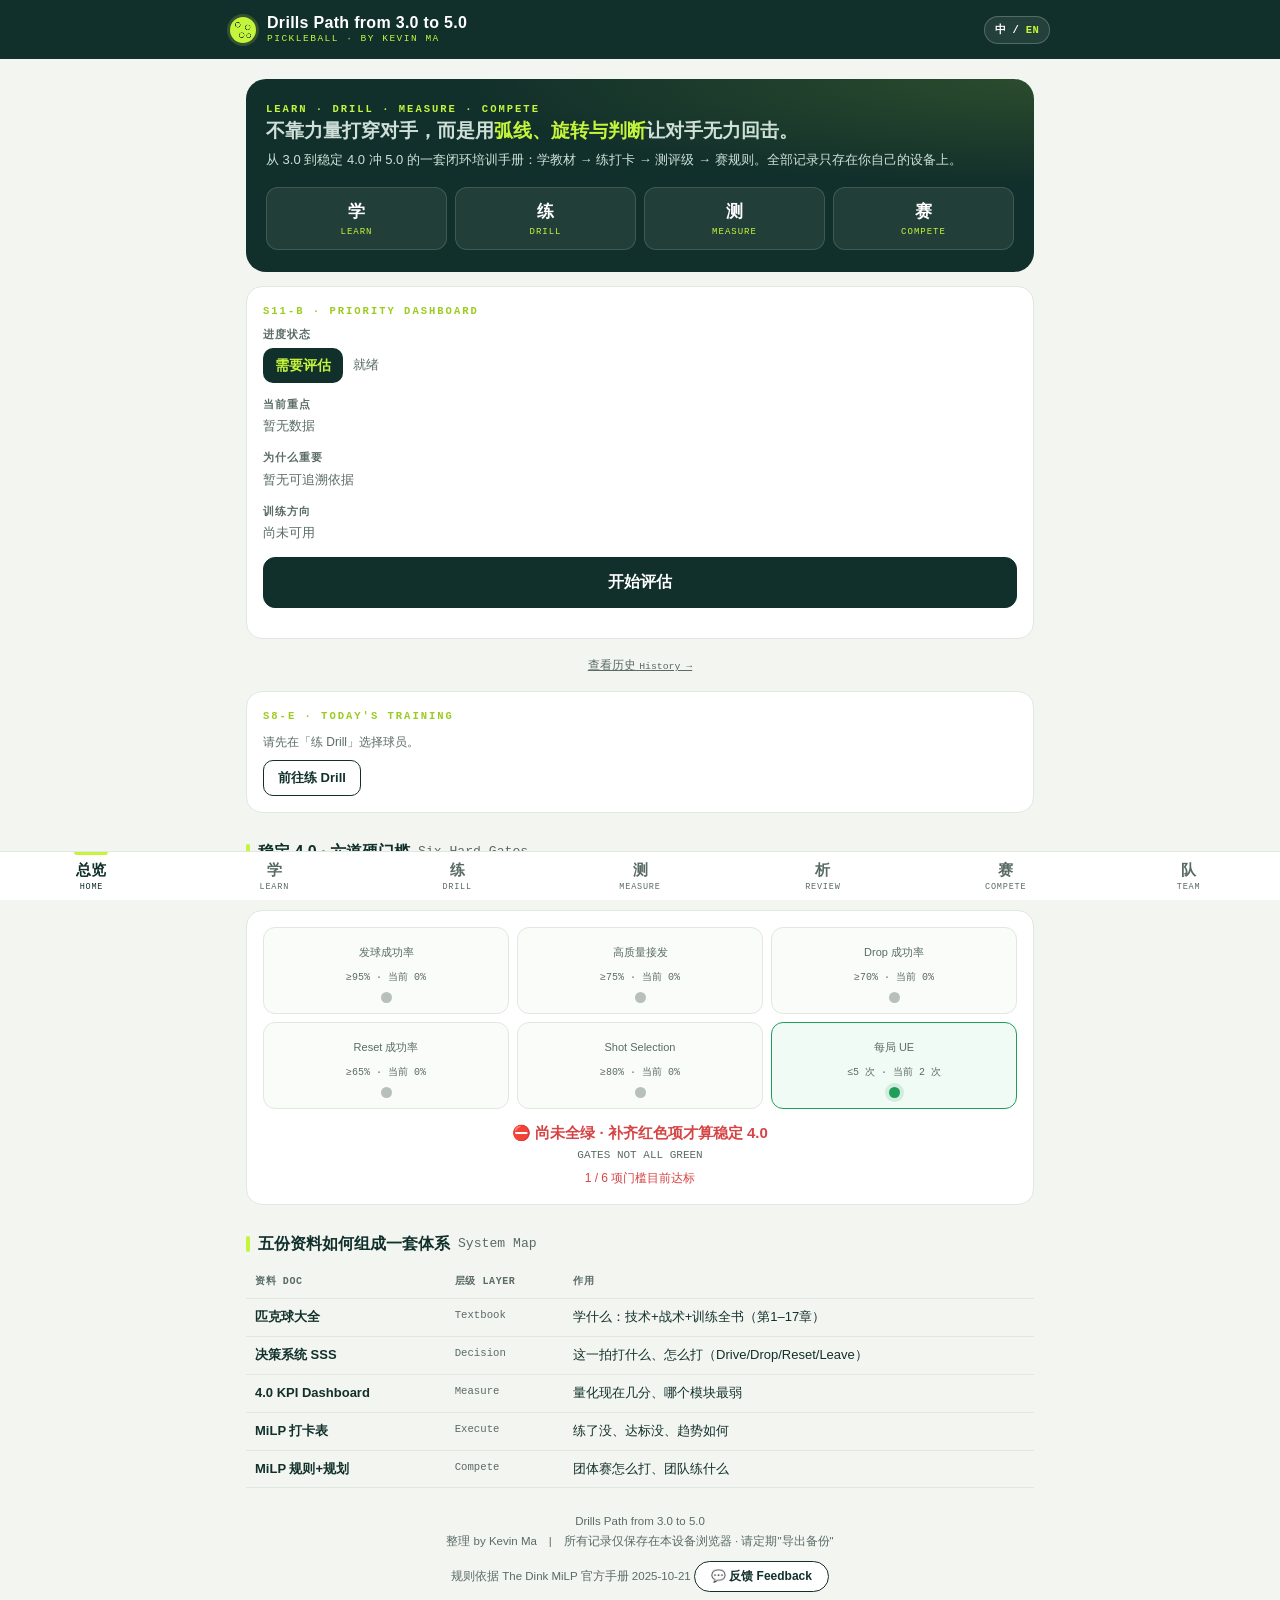
==== commit 97d0cb12: "POST-S11-R4-B productize assessment result UX" ====
--- a/index.html
+++ b/index.html
@@ -657,8 +657,8 @@
   <!-- ========== 测 MEASURE ========== -->
   <section class="view" id="v-measure">
     <div class="eyebrow">03 · Measure</div>
-    <h2 class="sec" data-i18n="measure.h2">测 · 4.0 KPI</h2>
-    <p class="sec-sub" data-i18n-html="measure.sub">10 模块加权综合分（满分 100）+ 水平判定 + 六道硬门槛。拖动滑块填入每场录像统计的当前%。<span class="en">Composite KPI Dashboard</span></p>
+    <h2 class="sec" data-i18n="measure.h2">测 · 球员评估</h2>
+    <p class="sec-sub" data-i18n-html="measure.sub">技能评估、KPI 追踪与稳定 4.0 就绪度。<span class="en">Skill assessment, KPI tracking, and Stable 4.0 readiness.</span></p>
     <!-- ===== S1 · V2.3.1 Assessment Data Core ===== -->
     <div class="card" id="a1-root" style="margin:14px 0 18px">
       <div class="eyebrow" style="margin-bottom:8px">S1 · Assessment Data Core</div>
@@ -667,7 +667,9 @@
 
     <div class="composite">
       <div class="big" id="k-score">0<small>/100</small></div>
-      <div class="lvl"><span data-i18n-html="measure.levelLabel">当前水平 <span class="en">Level</span></span><b id="k-level">基础需加强</b></div>
+      <div class="lvl"><span data-i18n-html="measure.levelLabel">评估阶段 <span class="en">Assessment Stage</span></span><b id="k-level">基础需加强</b></div>
+      <!-- POST-S11-R4-A/R4-B: static disclaimer only — computeKPI()/levelOf() math untouched. -->
+      <div style="font-size:12px;color:var(--muted);margin-top:6px" id="k-score-disclaimer">仅供参考 · 非官方评级 <span class="en">Provisional Assessment Score — not a validated level</span></div>
     </div>
 
     <div class="card" id="modules"></div>
@@ -871,6 +873,7 @@
 <script src="./js/progress-tracking-engine.js"></script>
 <script src="./js/reassessment-engine.js"></script>
 <script src="./js/progress-reassessment-persistence.js"></script>
+<script src="./js/assessment-journey-bridge.js"></script>
 <script src="./js/product-journey-orchestrator.js"></script>
 <script src="./js/home-dashboard-adapter.js"></script>
 <script src="./js/home-priority-dashboard-ui.js"></script>
@@ -880,6 +883,7 @@
 <script src="./js/progress-reassessment-ui.js"></script>
 <script src="./js/history-explainability-adapter.js"></script>
 <script src="./js/history-explainability-ui.js"></script>
+<script src="./js/decision-cycle-registration-controller.js"></script>
 <script src="./js/review-ui.js"></script>
 <script src="./js/session-execution-engine.js"></script>
 <script src="./js/training-readiness-engine.js"></script>
--- a/css/app.css
+++ b/css/app.css
@@ -183,7 +183,7 @@
   nav.tabs{position:fixed;bottom:0;left:0;right:0;z-index:50;background:var(--card);
     border-top:1px solid var(--line);display:flex;
     padding-bottom:env(safe-area-inset-bottom,0)}
-  nav.tabs button{flex:1;border:none;background:none;padding:9px 2px 8px;cursor:pointer;
+  nav.tabs button{flex:1;min-width:0;border:none;background:none;padding:9px 2px 8px;cursor:pointer;
     font-family:var(--sans);color:var(--muted);display:flex;flex-direction:column;align-items:center;gap:2px}
   nav.tabs button .ti{font-size:15px;font-weight:800}
   nav.tabs button .te{font-family:var(--mono);font-size:8.5px;letter-spacing:.8px;text-transform:uppercase}
@@ -321,6 +321,7 @@
 #history-explainability-app .hpd-section{margin-bottom:14px}
 #history-explainability-app .hpd-row{display:flex;justify-content:space-between;align-items:center;gap:8px;padding:7px 0;border-bottom:1px solid var(--line);flex-wrap:wrap}
 #history-explainability-app .hpd-row:last-child{border-bottom:none}
+#history-explainability-app .hpd-row b{overflow-wrap:anywhere;word-break:break-word;min-width:0}
 #history-explainability-app .hpd-chip{display:inline-block;border:1px solid var(--line);border-radius:999px;padding:6px 13px;margin:4px 6px 4px 0;cursor:pointer;font-size:13px;background:var(--card);color:var(--ink)}
 #history-explainability-app .hpd-chip.sel{background:var(--lime-deep,#2f6f5f);color:#fff;border-color:transparent}
 #history-explainability-app .hpd-badge{display:inline-block;font-weight:800;font-size:14px;padding:6px 12px;border-radius:10px;background:var(--ink);color:var(--lime)}
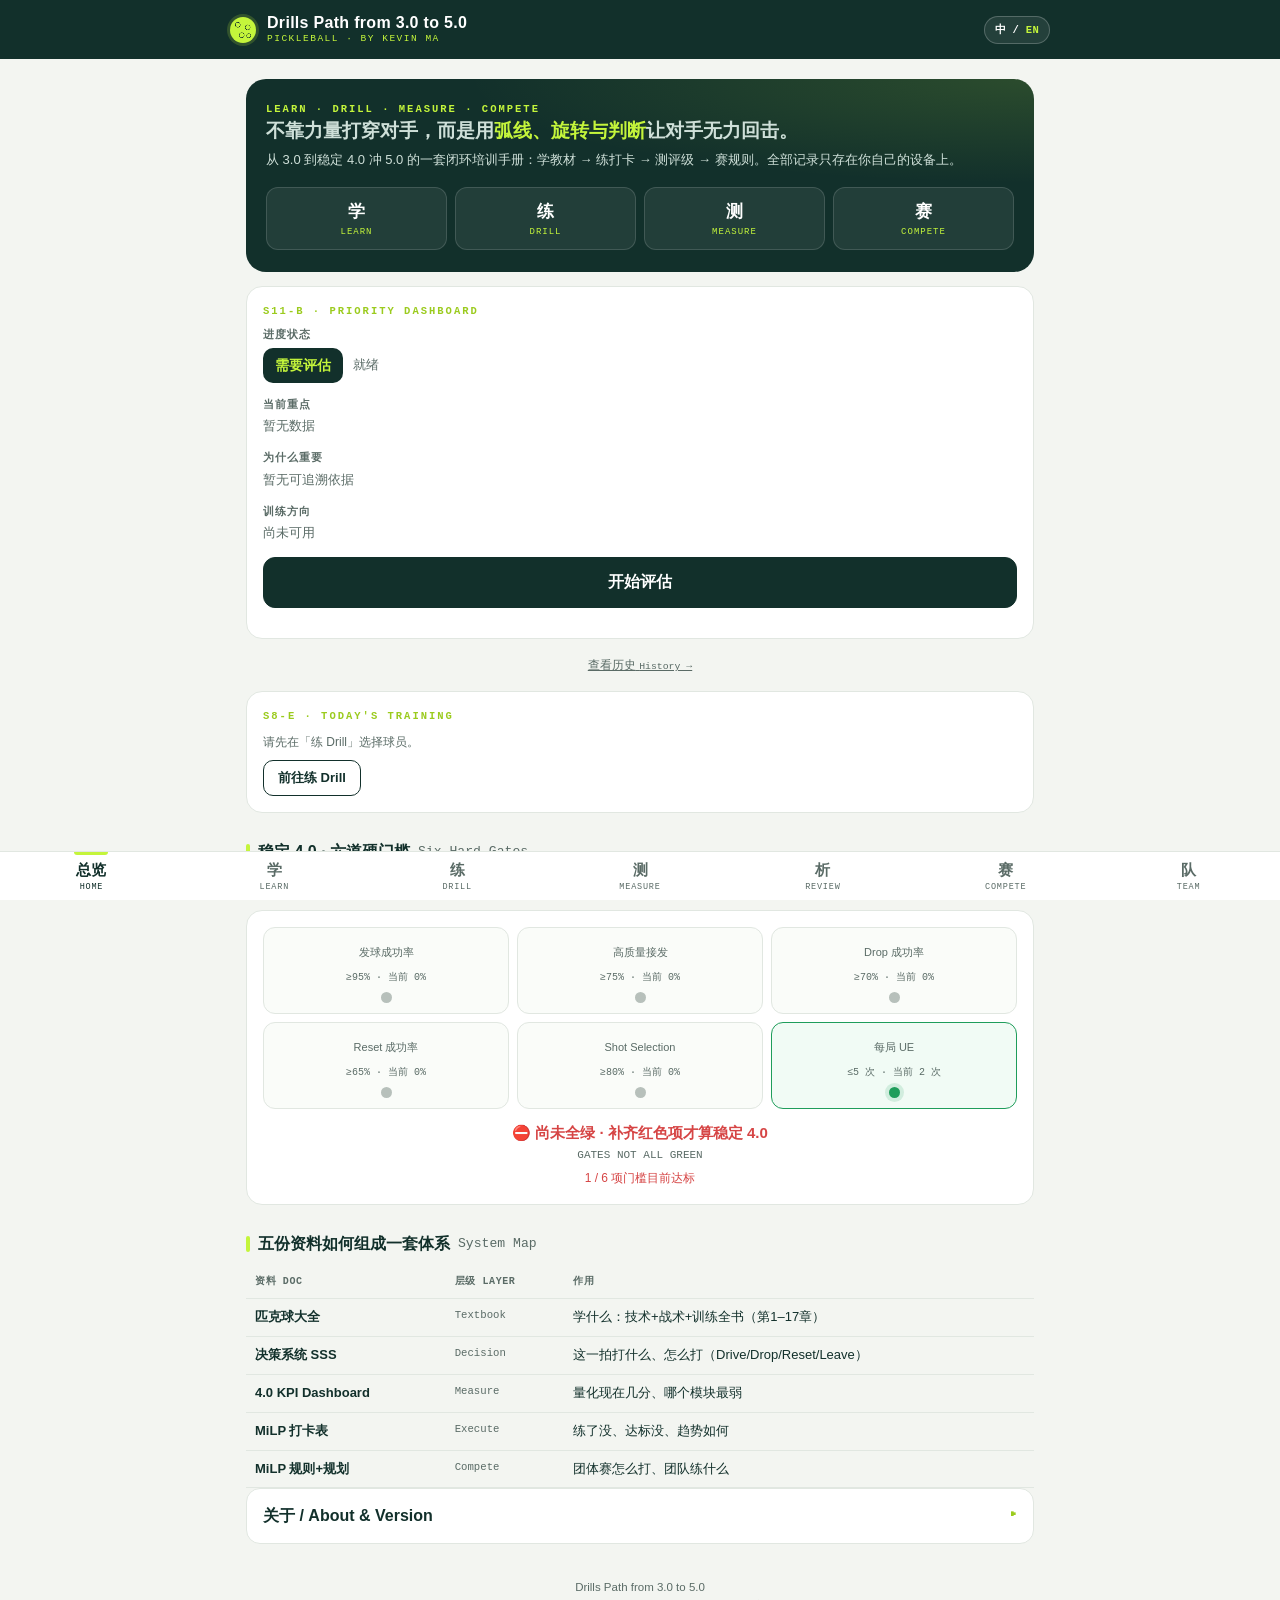
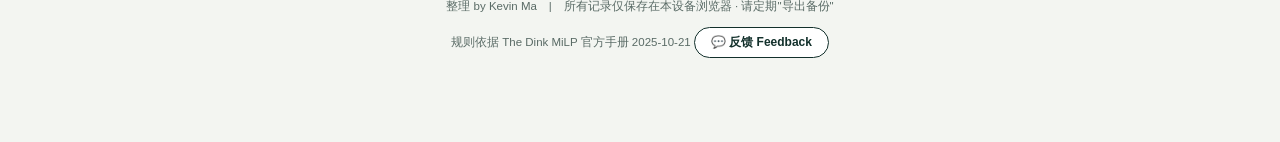
==== commit c82833b7: "feat: add RC1.1 version update and ebook access Co-Authored-By: Claude Sonnet 5 <noreply@anthropic.c" ====
--- a/index.html
+++ b/index.html
@@ -815,6 +815,62 @@
     </div>
   </section>
 
+  <!-- ===== PB-APP-RC1.1 · Version / Update / Install / E-Book access ===== -->
+  <div id="about-version-root">
+    <details class="acc" id="about-version-acc">
+      <summary><span>关于 / About &amp; Version</span><span class="chev">▸</span></summary>
+      <div class="body">
+
+        <div class="card" style="margin-top:10px">
+          <div style="font-weight:700;margin-bottom:8px">APP版本 / App Version</div>
+          <div class="av-row"><span>APP版本 / App Version</span><b>PB-APP-RC1.1</b></div>
+          <div class="av-row"><span>数据与规则版本 / Rules &amp; Data Versions</span><b>Schema 2.3.1 · Benchmark 2.1.1 · Protocol 2.2.1</b></div>
+          <div class="av-row"><span>Cache / 缓存标识</span><b id="av-cache">pb40-v30</b></div>
+          <div class="av-row"><span>最近检查时间 / Last Checked</span><b id="av-last-checked">—</b></div>
+          <div id="av-status" class="av-status"></div>
+          <button class="btn solid" id="av-check-btn" onclick="PBVersionUpdateUI.check()">检查更新 / Check for Updates</button>
+          <div id="av-update-actions" style="display:none;margin-top:8px">
+            <button class="btn solid" id="av-update-btn" onclick="PBVersionUpdateUI.applyUpdate()">更新并重新启动 / Update and Restart</button>
+          </div>
+        </div>
+
+        <div class="card">
+          <div style="font-weight:700;margin-bottom:10px">安装到设备 / Install App</div>
+          <div class="av-install-block">
+            <b>iPhone / iPad</b>
+            使用Safari打开官方网站 → 分享 → 添加到主屏幕 → 开启"作为网页App打开" → 添加
+            <span class="en">Open the official website in Safari → Share → Add to Home Screen → enable "Open as Web App" → Add</span>
+          </div>
+          <div class="av-install-block">
+            <b>Android</b>
+            使用Chrome打开官方网站 → 右上角菜单 → 安装应用或添加到主屏幕
+            <span class="en">Open the official website in Chrome → menu → Install app or Add to Home screen</span>
+          </div>
+          <div class="av-install-block">
+            <b>Windows / Mac · Chrome or Edge</b>
+            点击地址栏安装图标，或从浏览器菜单选择安装应用
+            <span class="en">Select the install icon in the address bar, or install the app from the browser menu</span>
+          </div>
+          <div class="av-install-block" style="margin-bottom:0">
+            <b>Mac Safari</b>
+            文件 → 添加到程序坞
+            <span class="en">File → Add to Dock</span>
+          </div>
+          <div class="av-url" style="margin-top:10px">Official APP URL: https://kevinmabc.github.io/pickleball-4.0/</div>
+        </div>
+
+        <div class="card" style="margin-bottom:0">
+          <div style="font-weight:700;margin-bottom:8px">正式电子书 / Official E-Book</div>
+          <p style="font-size:12.5px;color:var(--muted);margin-bottom:8px">扫码或点击打开《Pickleball 3.0–5.0 Training System》电子书主页。<span class="en">Scan or tap to open the Pickleball 3.0–5.0 Training System e-book landing page.</span></p>
+          <img class="av-qr" src="./assets/qr/qr-ebook.svg" alt="QR code linking to the permanent Pickleball 3.0-5.0 E-Book landing page at https://kevinmabc.github.io/pickleball-4.0/ebook/" width="140" height="140">
+          <div class="av-url">https://kevinmabc.github.io/pickleball-4.0/ebook/</div>
+          <a class="btn" href="./ebook/" target="_blank" rel="noopener" style="display:inline-block;margin-top:6px">打开电子书 / Open E-Book</a>
+        </div>
+
+      </div>
+    </details>
+  </div>
+
   <footer class="foot">
     Drills Path from 3.0 to 5.0<br>
     <span data-i18n-html="shell.footer">整理 by Kevin Ma　|　所有记录仅保存在本设备浏览器 · 请定期"导出备份"<br>规则依据 The Dink MiLP 官方手册 2025-10-21</span>
@@ -853,6 +909,7 @@
 
 <script src="./js/i18n.js"></script>
 <script src="./js/namespace.js"></script>
+<script src="./js/version-update.js"></script>
 <script src="./js/config-loader.js"></script>
 <script src="./js/storage.js"></script>
 <script src="./js/metrics.js"></script>
@@ -896,5 +953,82 @@
   window.addEventListener('load',()=>navigator.serviceWorker.register('./sw.js').catch(()=>{}));
 }
 </script>
+<script>
+/* PB-APP-RC1.1 · About/Version panel wiring — DOM + Service Worker glue only;
+ * all comparison/state logic lives in js/version-update.js (PBVersionUpdate). */
+(function(){
+  function $(id){ return document.getElementById(id); }
+  var STATUS_TEXT = {
+    LATEST: '当前已是最新版 / You’re using the latest version',
+    UPDATE_AVAILABLE: '发现新版本 / A new version is available',
+    OFFLINE: '离线，暂时无法检查更新 / Offline — unable to check for updates',
+    CHECK_FAILED: '检查失败，请稍后重试 / Check failed — please try again',
+    UNSUPPORTED: '当前浏览器不支持自动检查更新 / Update check isn’t supported in this browser'
+  };
+  var LAST_KEY = 'pb40_last_checked';
+
+  function fmtTime(ts){
+    if(!ts) return '—';
+    try{ return new Date(ts).toLocaleString(); }catch(e){ return '—'; }
+  }
+  function paintStatus(state){
+    var el=$('av-status'); if(!el) return;
+    el.textContent = STATUS_TEXT[state] || '';
+    el.className = 'av-status' + (state ? ' av-status-' + state.toLowerCase().replace(/_/g,'-') : '');
+    var actions = $('av-update-actions');
+    if(actions) actions.style.display = (state === 'UPDATE_AVAILABLE') ? 'block' : 'none';
+  }
+  function paintLastChecked(ts){
+    var el = $('av-last-checked');
+    if(el) el.textContent = fmtTime(ts);
+  }
+  function getRegistration(){
+    return ('serviceWorker' in navigator) ? navigator.serviceWorker.getRegistration() : Promise.resolve(undefined);
+  }
+
+  function check(){
+    var btn = $('av-check-btn');
+    if(btn) btn.disabled = true;
+    getRegistration().then(function(reg){
+      return window.PBVersionUpdate.checkForUpdate({ swRegistration: reg });
+    }).then(function(result){
+      var ts = result.checkedAt || Date.now();
+      try{ localStorage.setItem(LAST_KEY, String(ts)); }catch(e){}
+      paintLastChecked(ts);
+      paintStatus(result.state);
+    }).catch(function(){
+      paintStatus('CHECK_FAILED');
+    }).then(function(){
+      if(btn) btn.disabled = false;
+    });
+  }
+
+  function applyUpdate(){
+    var btn = $('av-update-btn');
+    if(btn) btn.disabled = true;
+    getRegistration().then(function(reg){
+      if(!reg || !reg.waiting){
+        alert('请手动关闭并重新打开 APP 以完成更新。\nPlease close and reopen the app to finish updating.');
+        if(btn) btn.disabled = false;
+        return;
+      }
+      return window.PBVersionUpdate.applyUpdateAndRestart({ swRegistration: reg, win: window });
+    }).catch(function(){
+      if(btn) btn.disabled = false;
+    });
+  }
+
+  function initDisplay(){
+    if(window.PBVersionUpdate) window.PBVersionUpdate.clearReloadGuard(window);
+    var last = null;
+    try{ last = Number(localStorage.getItem(LAST_KEY)) || null; }catch(e){}
+    paintLastChecked(last);
+  }
+
+  window.PBVersionUpdateUI = { check: check, applyUpdate: applyUpdate };
+  if(document.readyState === 'loading') document.addEventListener('DOMContentLoaded', initDisplay);
+  else initDisplay();
+})();
+</script>
 </body>
 </html>
--- a/css/app.css
+++ b/css/app.css
@@ -174,7 +174,7 @@
   .composite .big{font-family:var(--mono);font-size:44px;font-weight:700;color:var(--lime);
     line-height:.9;font-variant-numeric:tabular-nums}
   .composite .big small{font-size:16px;color:#8fb0a5}
-  .composite .lvl{font-size:13px;color:#cfe0d9}
+  .composite .lvl{font-size:13px;color:#cfe0d9;min-width:0}
   .composite .lvl b{display:block;font-size:19px;color:#fff;font-weight:800;margin-top:2px}
 
   footer.foot{text-align:center;color:var(--muted);font-size:11.5px;padding:24px 16px 8px;line-height:1.7}
@@ -334,3 +334,20 @@
 #history-explainability-app .he-event:first-child{border-top:none}
 #history-explainability-app .he-event-row{display:flex;justify-content:space-between;align-items:center;gap:8px;flex-wrap:wrap}
 #history-explainability-app .he-detail{font-family:var(--mono);font-size:10.5px;margin-top:3px;word-break:break-all}
+
+/* ===== PB-APP-RC1.1 · Version / Update / Install / E-Book access (av-) ===== */
+#about-version-root .av-row{display:flex;justify-content:space-between;align-items:center;gap:8px;padding:6px 0;border-bottom:1px solid var(--line);font-size:13px;flex-wrap:wrap}
+#about-version-root .av-row:last-of-type{border-bottom:none}
+#about-version-root .av-row b{font-family:var(--mono);font-size:12.5px;color:var(--ink);text-align:right}
+#about-version-root .av-status{font-size:13px;font-weight:700;margin:10px 0;padding:8px 10px;border-radius:8px;background:#eef2ee;color:var(--ink)}
+#about-version-root .av-status:empty{display:none}
+#about-version-root .av-status-latest{background:#f1fbf5;color:var(--pass)}
+#about-version-root .av-status-update-available{background:#fff8e8;color:#7a5c00}
+#about-version-root .av-status-offline,#about-version-root .av-status-check-failed{background:#fdecec;color:var(--fail)}
+#about-version-root .av-status-unsupported{background:#eef2ee;color:var(--muted)}
+#about-version-root .av-install-block{margin-bottom:12px;font-size:12.5px;line-height:1.6}
+#about-version-root .av-install-block b{display:block;font-size:13px;margin-bottom:3px}
+#about-version-root .av-install-block .en{display:block;color:var(--muted)}
+#about-version-root .av-url{font-family:var(--mono);font-size:11px;color:var(--muted);word-break:break-all;margin:8px 0}
+#about-version-root .av-qr{width:140px;height:140px;display:block;margin:6px 0;border:1px solid var(--line);border-radius:10px;padding:8px;background:#fff}
+#about-version-root button[disabled]{opacity:.5;cursor:not-allowed}
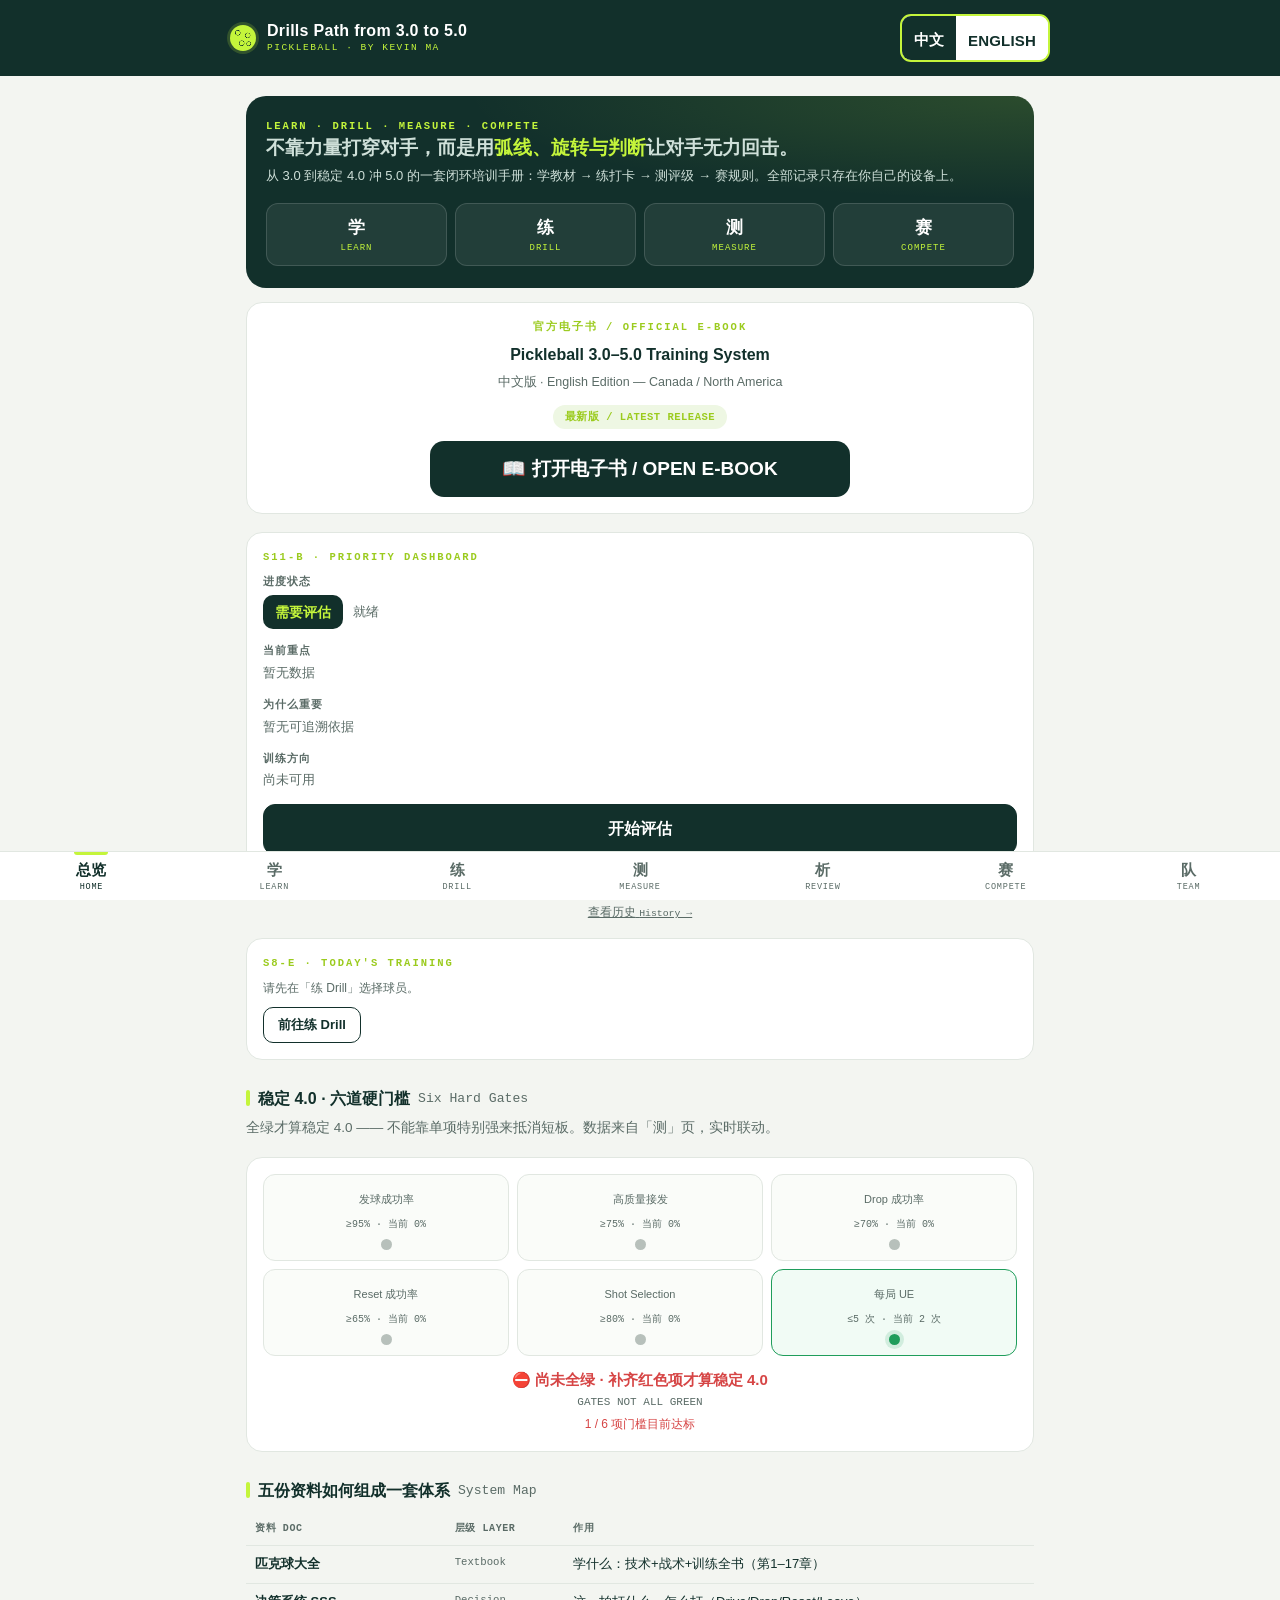
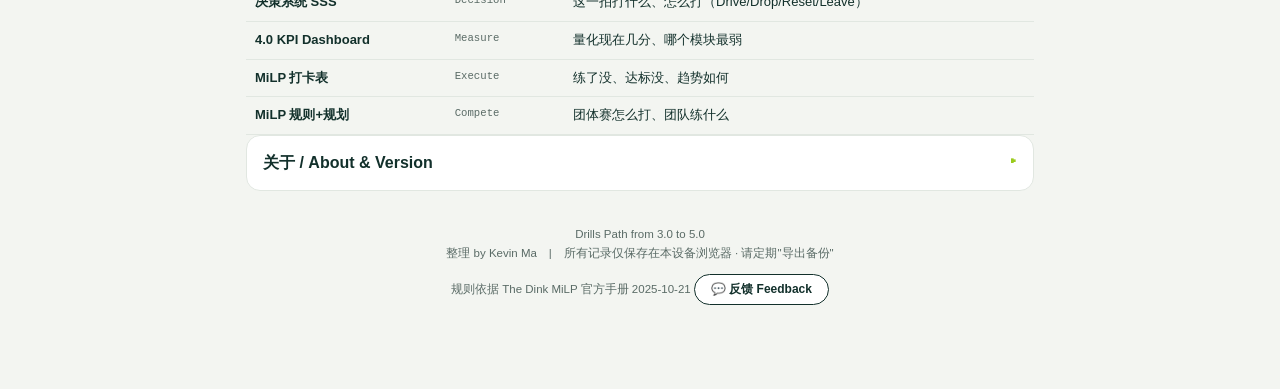
==== commit a634bd68: "feat(ui): surface ebook and enlarge language switch" ====
--- a/index.html
+++ b/index.html
@@ -22,7 +22,10 @@
       <div class="ball"></div>
       <h1>Drills Path from 3.0 to 5.0<small>PICKLEBALL · BY KEVIN MA</small></h1>
     </div>
-    <button class="lang-switch" id="lang-btn" onclick="toggleLang()">中 / <b>EN</b></button>
+    <div class="lang-switch-group" id="lang-switch-group" role="group" aria-label="Language / 语言">
+      <button type="button" class="lang-opt" id="lang-btn-zh" onclick="setLang('zh')" aria-pressed="true">中文</button>
+      <button type="button" class="lang-opt" id="lang-btn-en" onclick="setLang('en')" aria-pressed="false">ENGLISH</button>
+    </div>
   </div>
 </header>
 
@@ -39,6 +42,17 @@
         <button onclick="go('drill')"><span class="cn">练</span><span class="en2">Drill</span></button>
         <button onclick="go('measure')"><span class="cn">测</span><span class="en2">Measure</span></button>
         <button onclick="go('compete')"><span class="cn">赛</span><span class="en2">Compete</span></button>
+      </div>
+    </div>
+
+    <!-- ===== PB-APP-RC1.1-R2 · Homepage E-Book Entry ===== -->
+    <div class="card home-ebook-card" id="home-ebook-entry" style="margin:14px 0 18px;text-align:center">
+      <div class="eyebrow" style="margin-bottom:6px">官方电子书 / OFFICIAL E-BOOK</div>
+      <p style="font-weight:800;font-size:16px;margin-bottom:4px">Pickleball 3.0–5.0 Training System</p>
+      <p style="font-size:12.5px;color:var(--muted);margin-bottom:10px">中文版 · English Edition — Canada / North America</p>
+      <span class="home-ebook-badge">最新版 / LATEST RELEASE</span>
+      <div style="margin-top:12px">
+        <a class="home-ebook-btn" id="home-ebook-open-btn" href="./ebook/">📖 打开电子书 / OPEN E-BOOK</a>
       </div>
     </div>
 
@@ -966,6 +980,7 @@
     UNSUPPORTED: '当前浏览器不支持自动检查更新 / Update check isn’t supported in this browser'
   };
   var LAST_KEY = 'pb40_last_checked';
+  var lastCheckState = null; // last PBVersionUpdate.checkForUpdate() state, for applyUpdate()'s fallback path
 
   function fmtTime(ts){
     if(!ts) return '—';
@@ -995,8 +1010,10 @@
       var ts = result.checkedAt || Date.now();
       try{ localStorage.setItem(LAST_KEY, String(ts)); }catch(e){}
       paintLastChecked(ts);
+      lastCheckState = result.state;
       paintStatus(result.state);
     }).catch(function(){
+      lastCheckState = 'CHECK_FAILED';
       paintStatus('CHECK_FAILED');
     }).then(function(){
       if(btn) btn.disabled = false;
@@ -1007,12 +1024,13 @@
     var btn = $('av-update-btn');
     if(btn) btn.disabled = true;
     getRegistration().then(function(reg){
-      if(!reg || !reg.waiting){
+      var updateAvailable = (lastCheckState === 'UPDATE_AVAILABLE');
+      if((!reg || !reg.waiting) && !updateAvailable){
         alert('请手动关闭并重新打开 APP 以完成更新。\nPlease close and reopen the app to finish updating.');
         if(btn) btn.disabled = false;
         return;
       }
-      return window.PBVersionUpdate.applyUpdateAndRestart({ swRegistration: reg, win: window });
+      return window.PBVersionUpdate.applyUpdateAndRestart({ swRegistration: reg, win: window, updateAvailable: updateAvailable });
     }).catch(function(){
       if(btn) btn.disabled = false;
     });
--- a/css/app.css
+++ b/css/app.css
@@ -27,11 +27,17 @@
     padding-top:calc(14px + env(safe-area-inset-top,0))}
   .topbar{max-width:820px;margin:0 auto;display:flex;align-items:center;justify-content:space-between;gap:8px}
   .brand{flex:1 1 auto;min-width:0;display:flex;align-items:center;gap:11px}
-  .lang-switch{flex:none;background:rgba(255,255,255,.08);border:1px solid rgba(255,255,255,.22);
-    color:#fff;border-radius:999px;padding:6px 10px;font-family:var(--mono);font-size:10.5px;
-    font-weight:600;letter-spacing:.3px;cursor:pointer;white-space:nowrap}
-  .lang-switch:hover{border-color:var(--lime)}
-  .lang-switch b{color:var(--lime)}
+  /* PB-APP-RC1.1-R2: prominent 中文 | ENGLISH segmented control (replaces
+     the old small "中 / EN" single-button presentation). Reuses the
+     existing setLang()/LANG/pb40_lang mechanism — presentation only. */
+  .lang-switch-group{flex:none;display:inline-flex;align-items:stretch;height:48px;min-height:48px;
+    border:2px solid var(--lime);border-radius:11px;overflow:hidden;background:#fff}
+  .lang-opt{flex:1 1 auto;min-width:48px;min-height:48px;border:none;background:#fff;color:var(--ink);
+    font-family:var(--sans);font-size:15px;font-weight:800;letter-spacing:.2px;cursor:pointer;
+    padding:0 12px;white-space:nowrap}
+  .lang-opt.active{background:var(--ink);color:#fff}
+  .lang-opt:not(.active):hover{background:#eef3ec}
+  .lang-opt:focus-visible{outline:3px solid var(--lime);outline-offset:-3px;z-index:1;position:relative}
   .ball{width:26px;height:26px;border-radius:50%;background:var(--lime);position:relative;flex:none;
     box-shadow:0 0 0 3px rgba(196,245,59,.18)}
   .ball::before,.ball::after{content:"";position:absolute;inset:0;border-radius:50%}
@@ -74,6 +80,18 @@
   .loop button:hover{background:rgba(196,245,59,.14);border-color:var(--lime)}
   .loop .cn{font-size:17px;font-weight:800}
   .loop .en2{font-family:var(--mono);font-size:9px;letter-spacing:1px;color:var(--lime);text-transform:uppercase}
+
+  /* PB-APP-RC1.1-R2: prominent homepage E-Book discovery entry. Destination
+     is always the permanent ./ebook/ URL, opened in the current window —
+     never a PDF, never a download, never target="_blank". */
+  .home-ebook-badge{display:inline-block;font-family:var(--mono);font-size:10.5px;font-weight:700;
+    letter-spacing:.5px;color:var(--lime-deep);background:#eef7e3;border-radius:999px;padding:4px 12px}
+  .home-ebook-btn{display:flex;align-items:center;justify-content:center;gap:8px;
+    min-height:56px;width:100%;max-width:420px;margin:0 auto;box-sizing:border-box;
+    background:var(--ink);color:#fff;font-family:var(--sans);font-size:19px;font-weight:700;
+    border-radius:14px;text-decoration:none;padding:0 20px}
+  .home-ebook-btn:hover{background:var(--ink-2)}
+  .home-ebook-btn:focus-visible{outline:3px solid var(--lime);outline-offset:2px}
 
   /* Six gates signature */
   .gates{display:grid;grid-template-columns:repeat(3,1fr);gap:8px}
